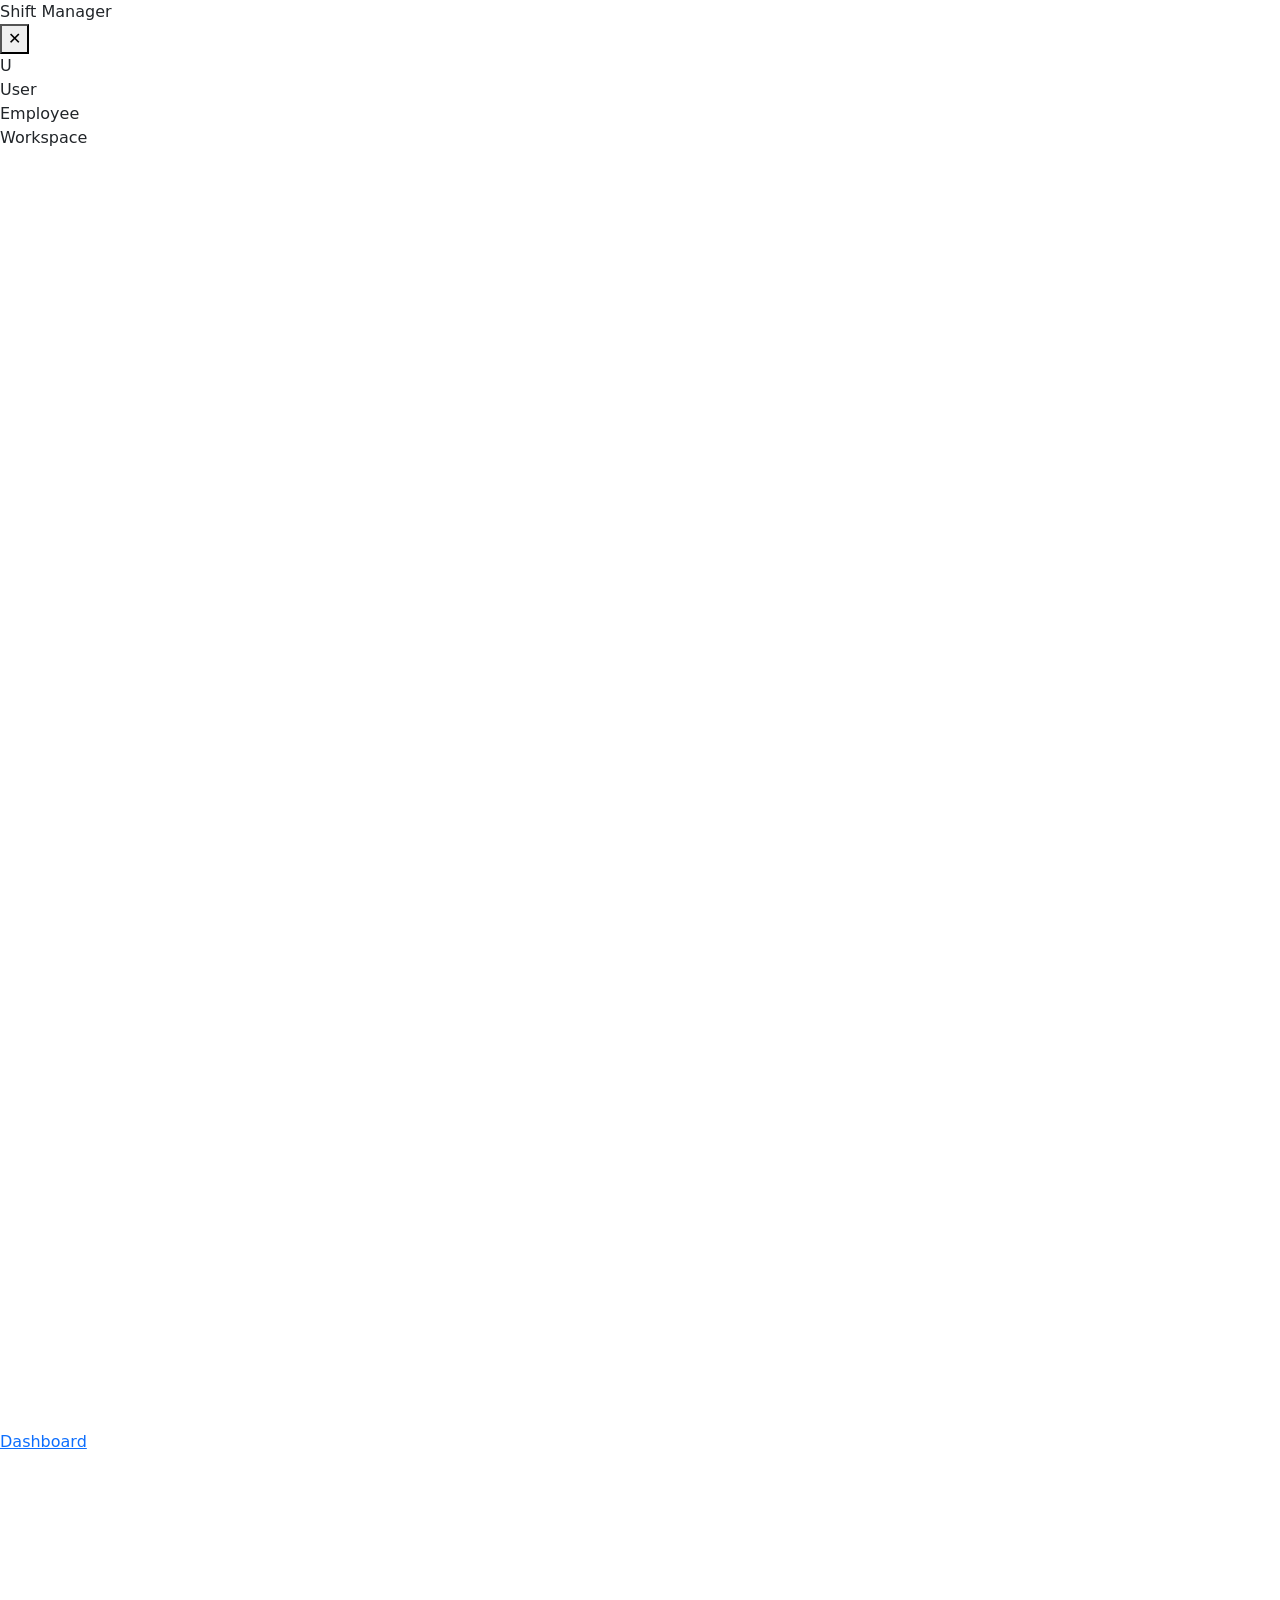
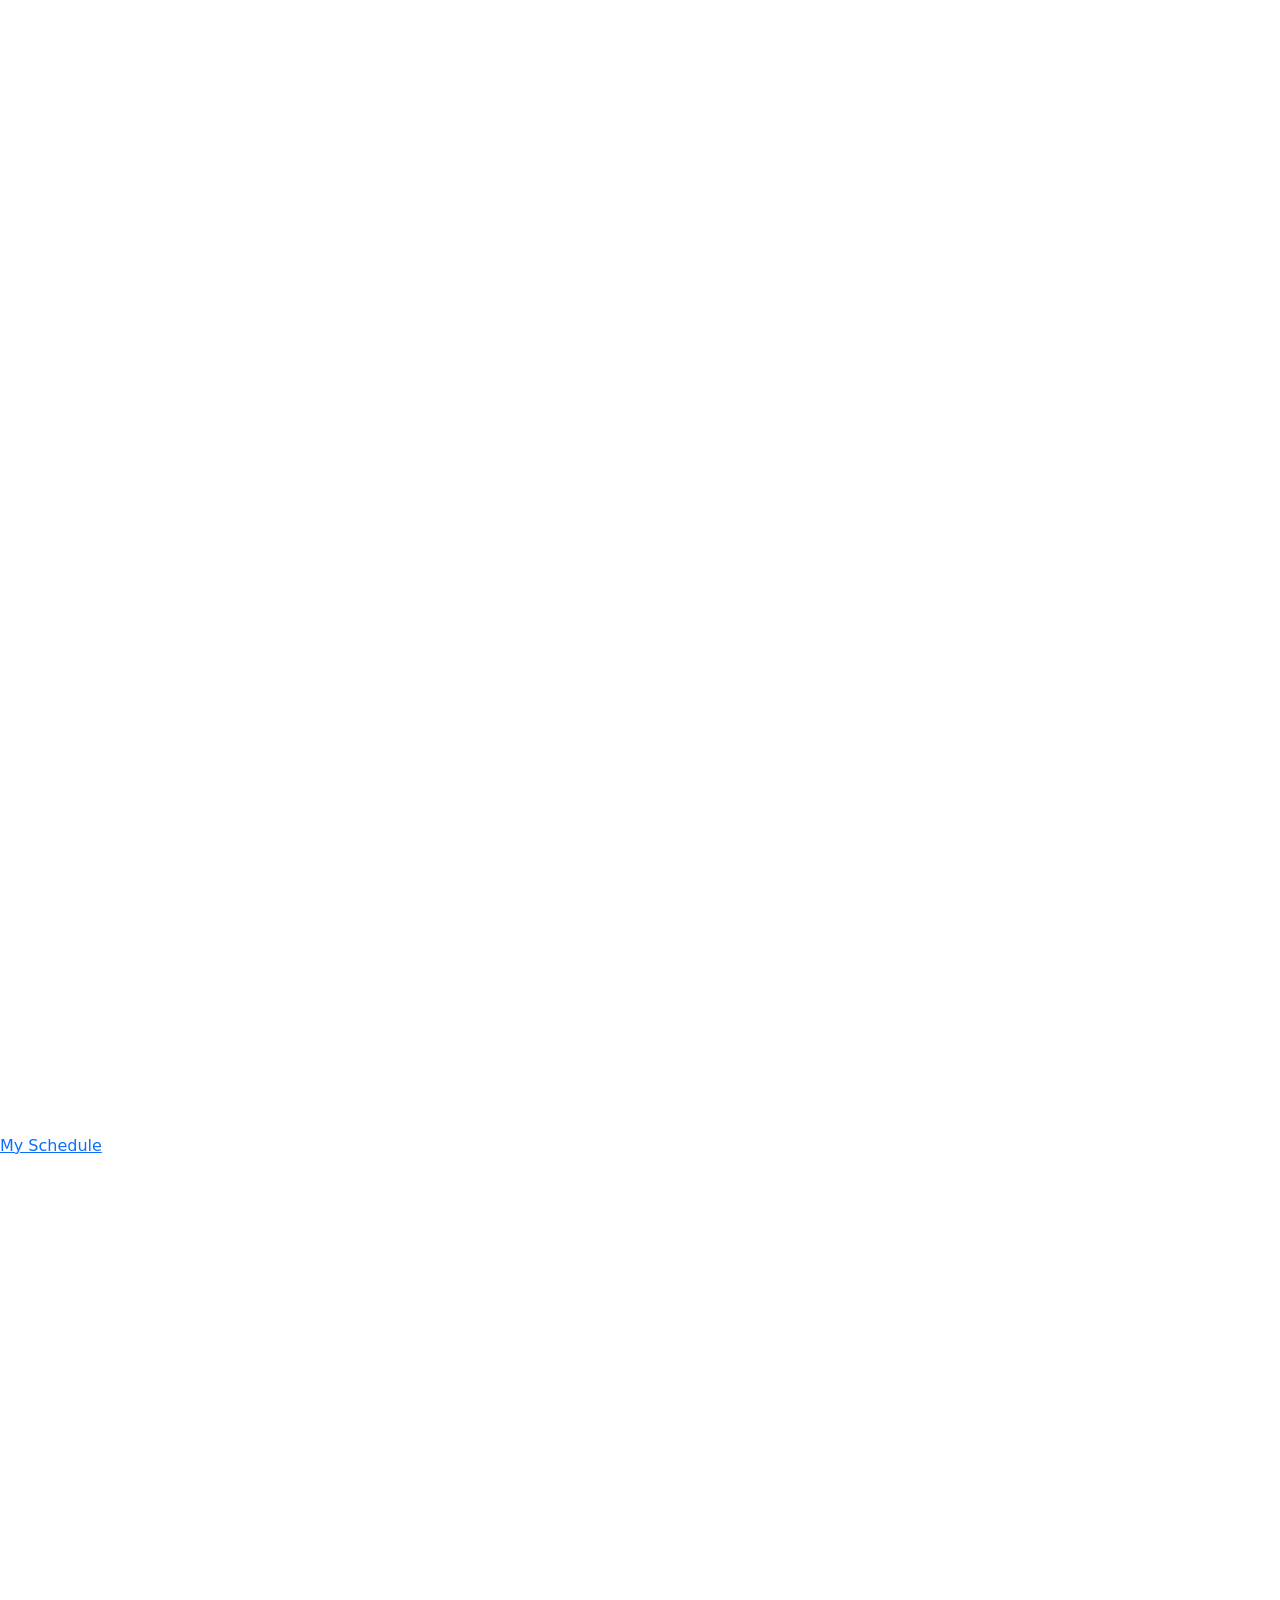
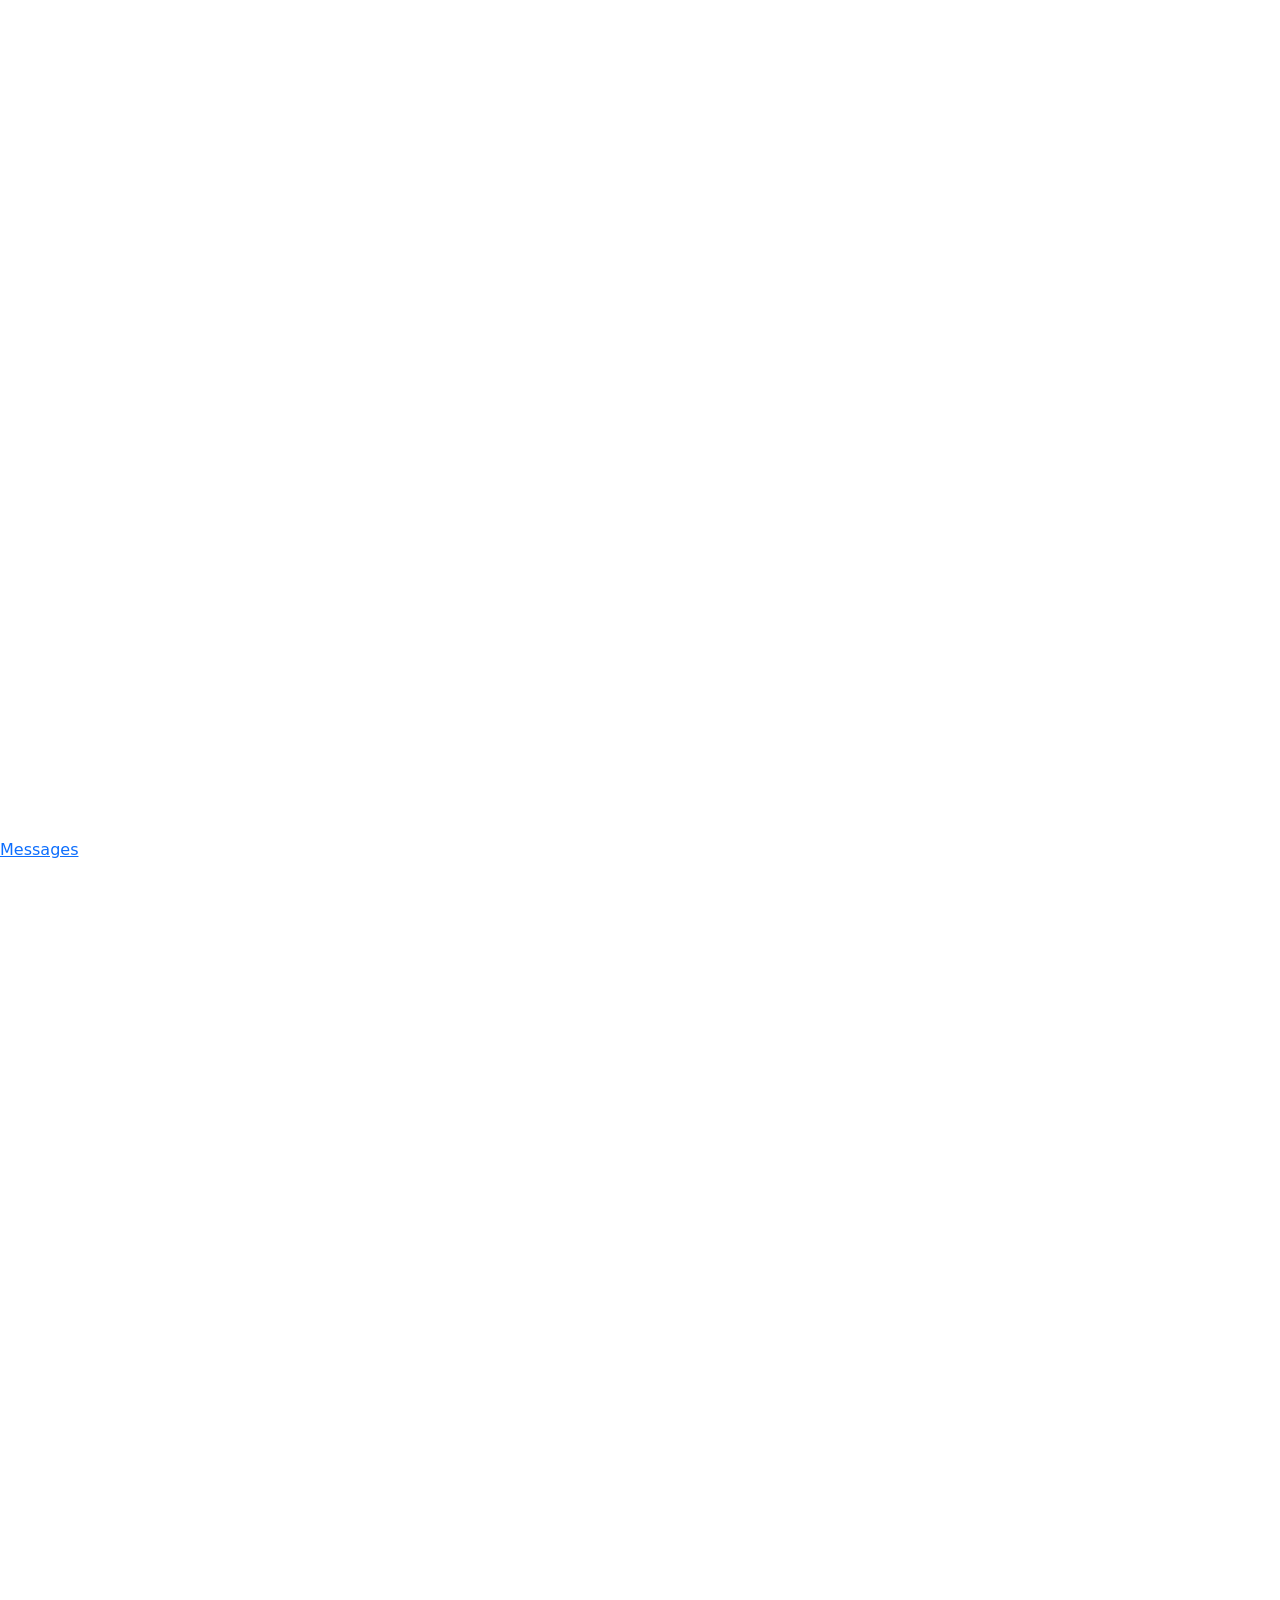
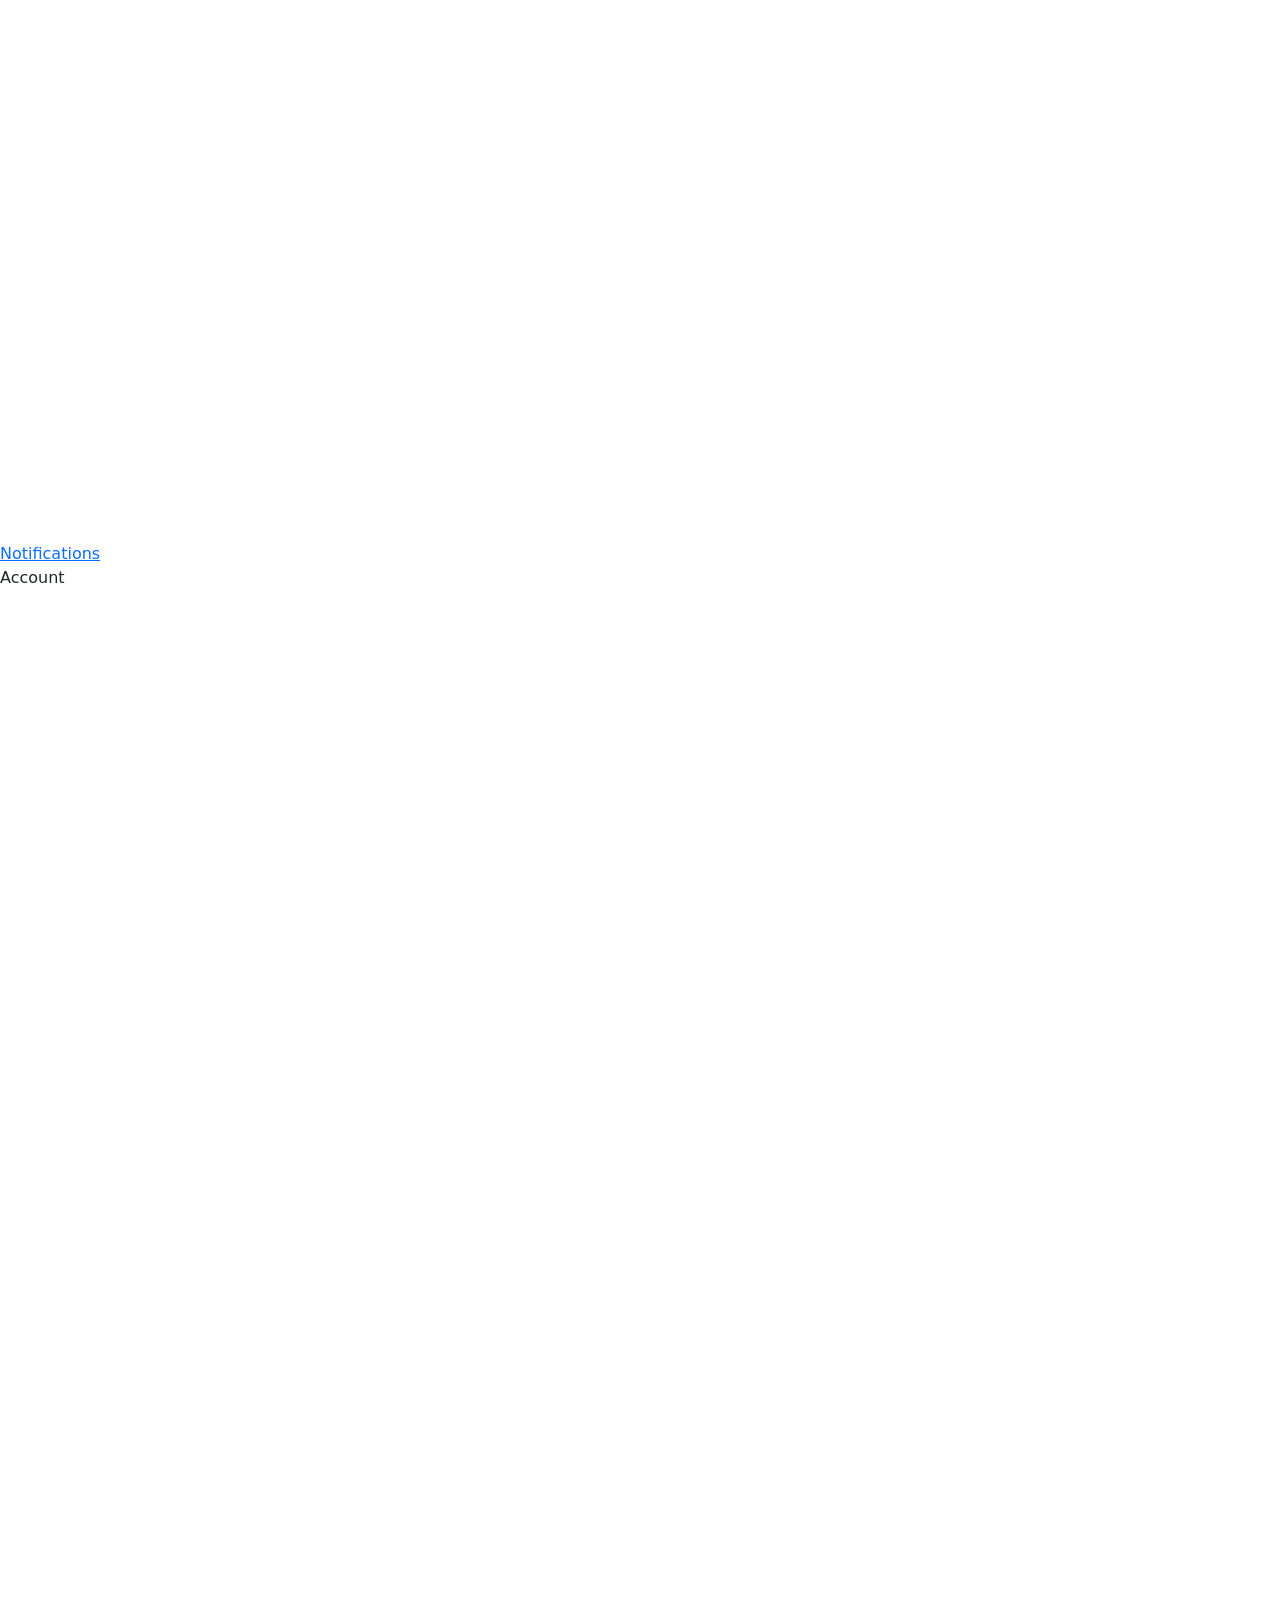
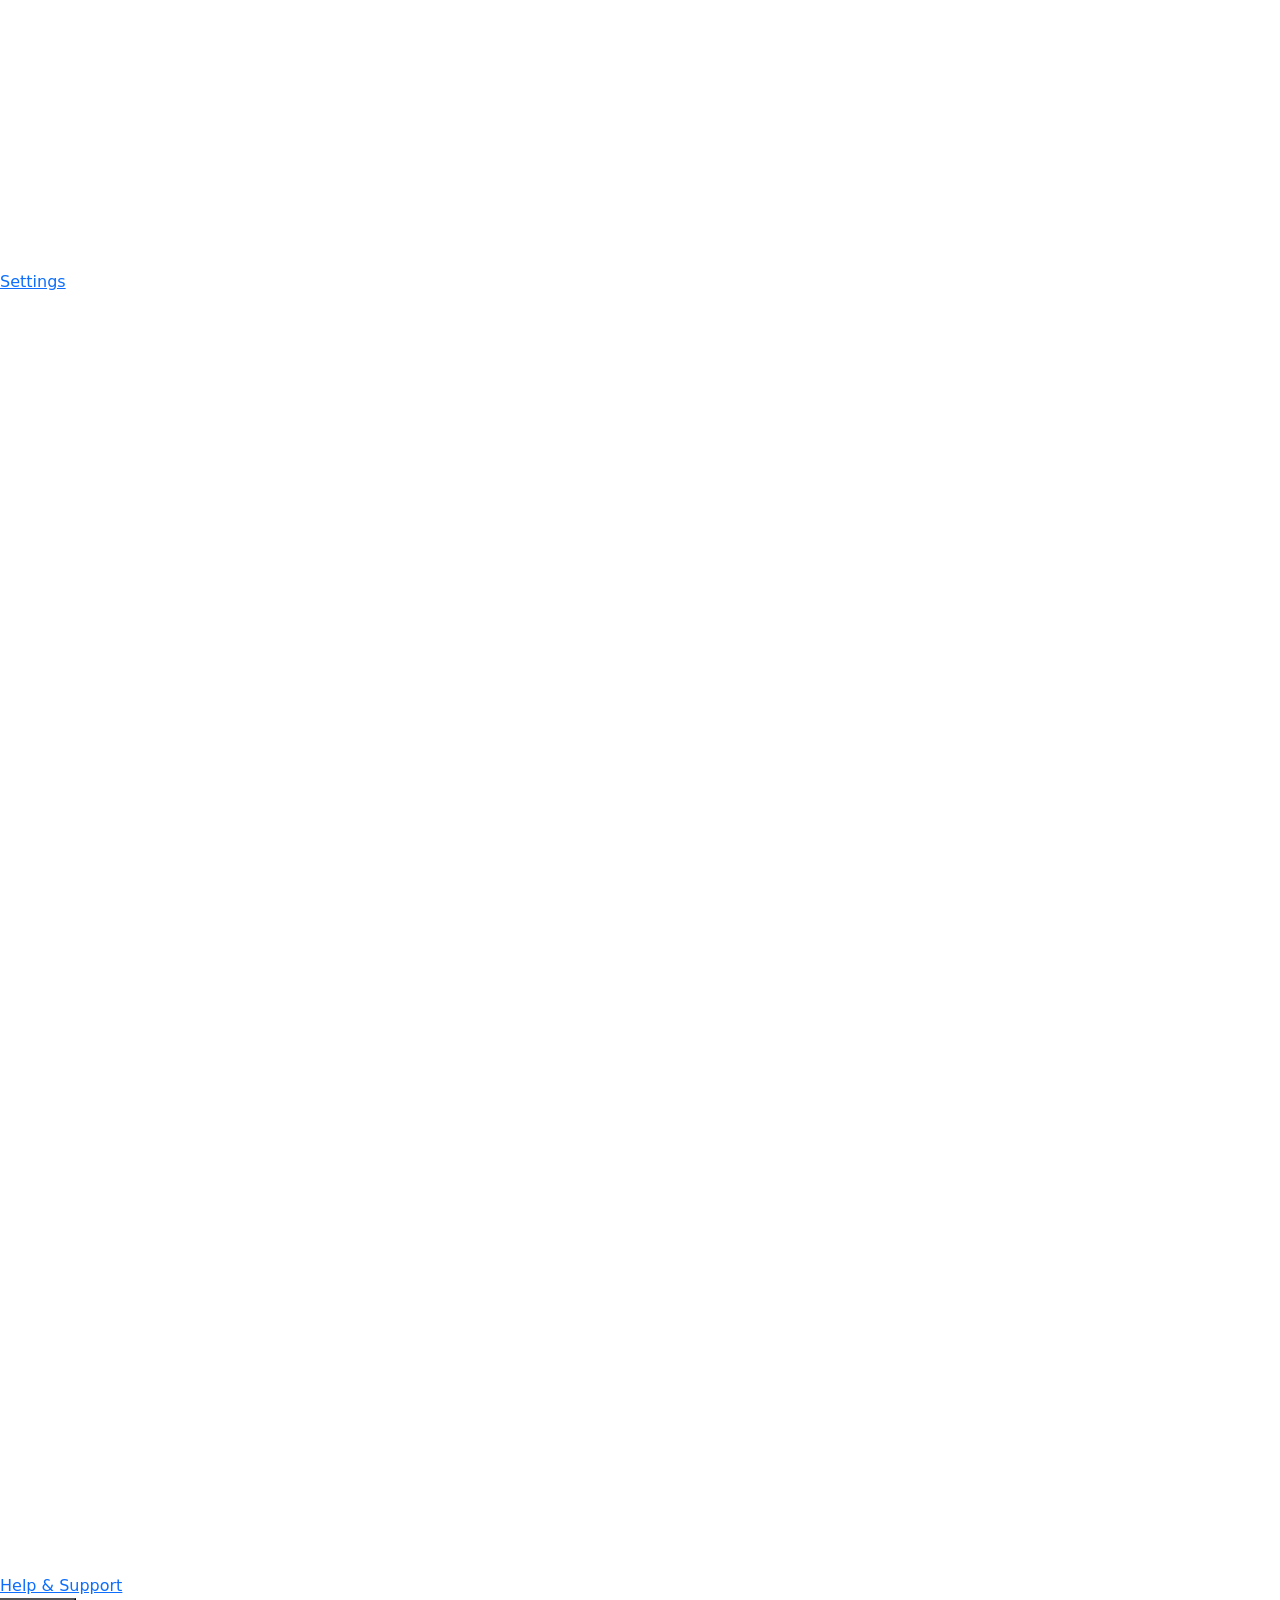
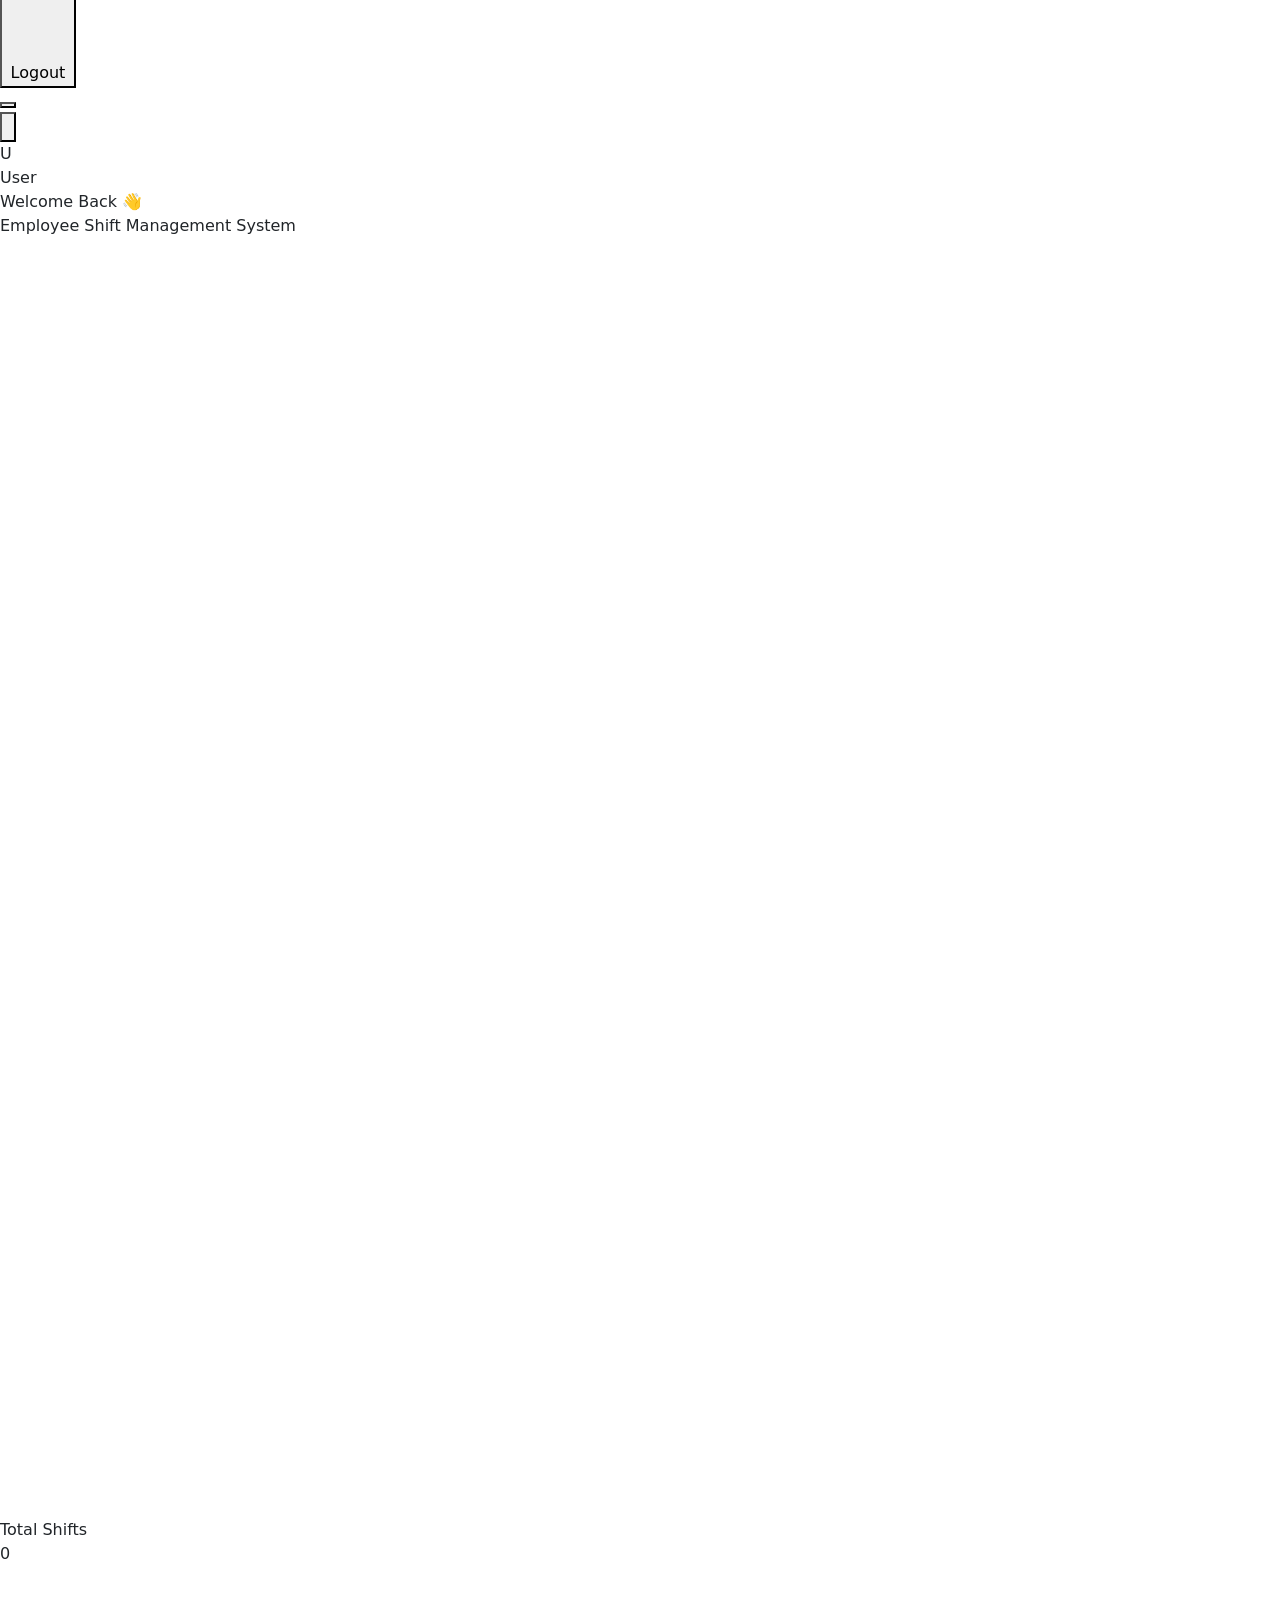
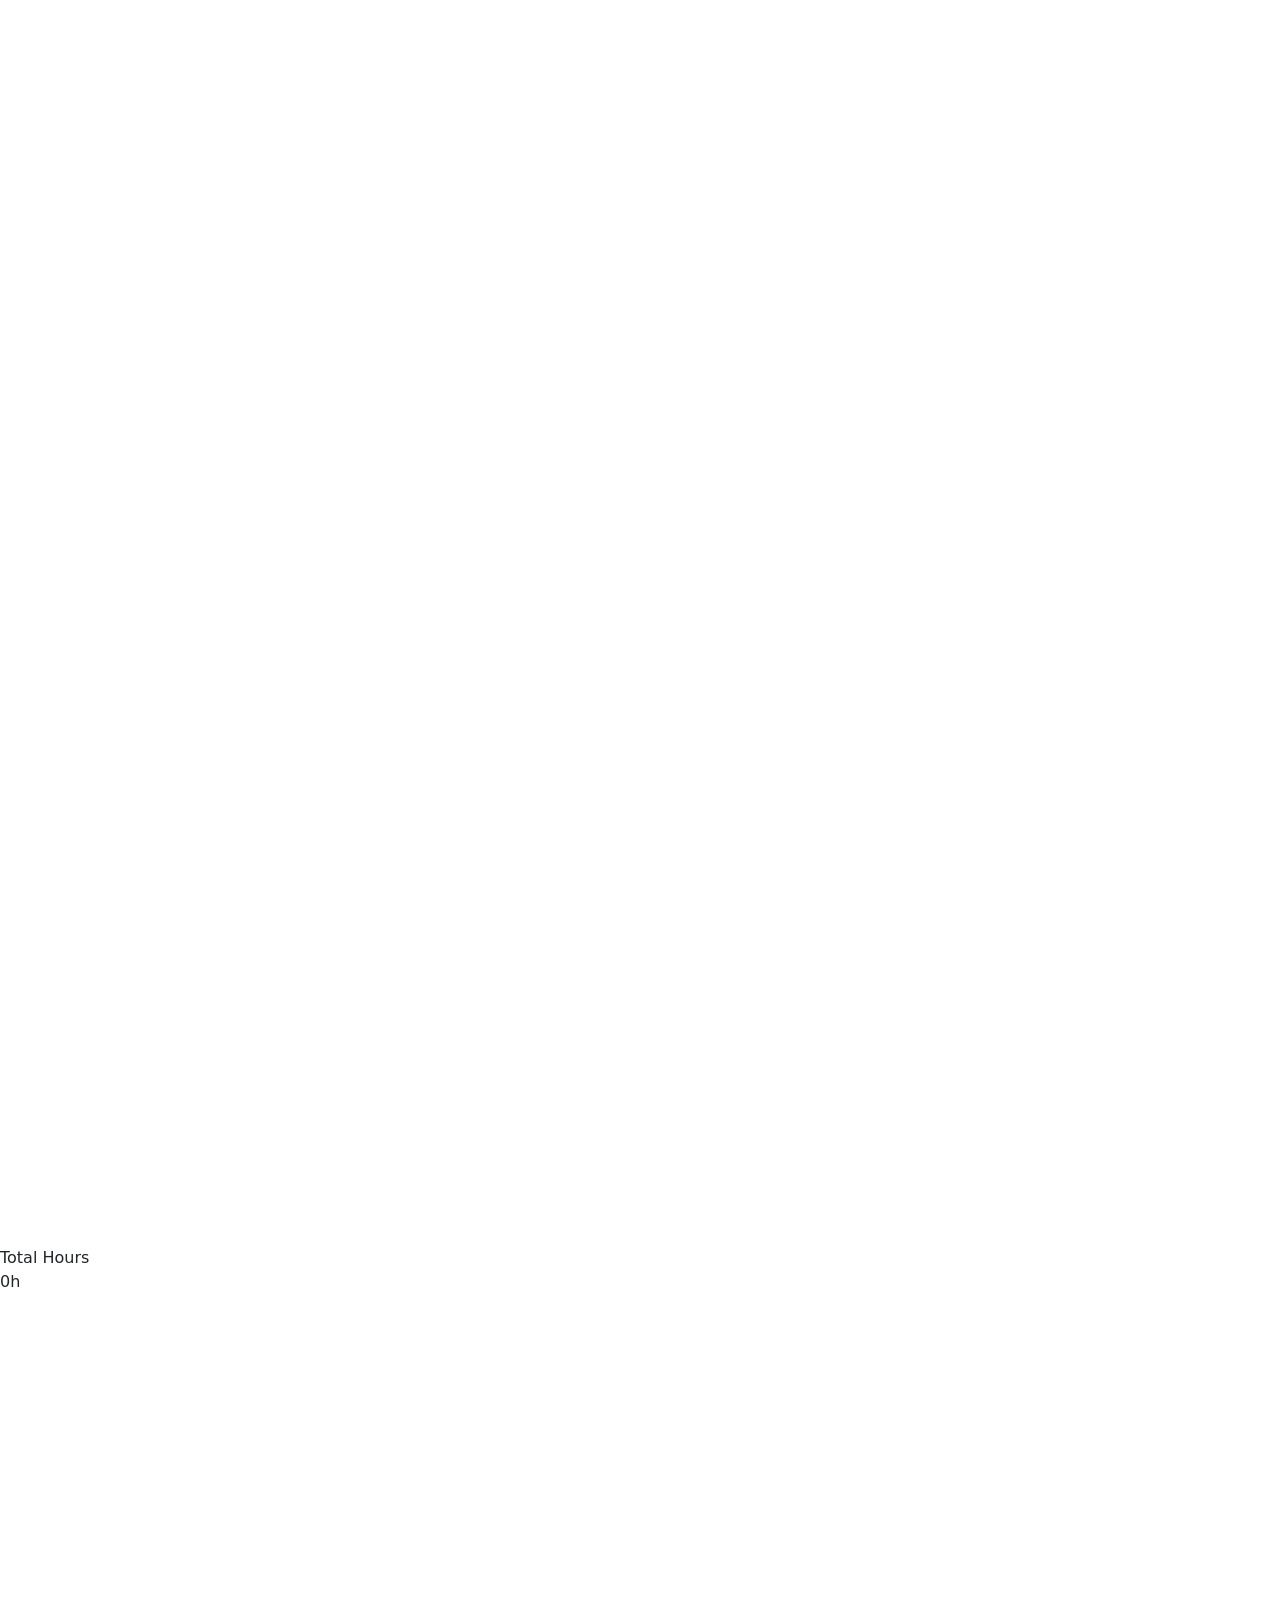
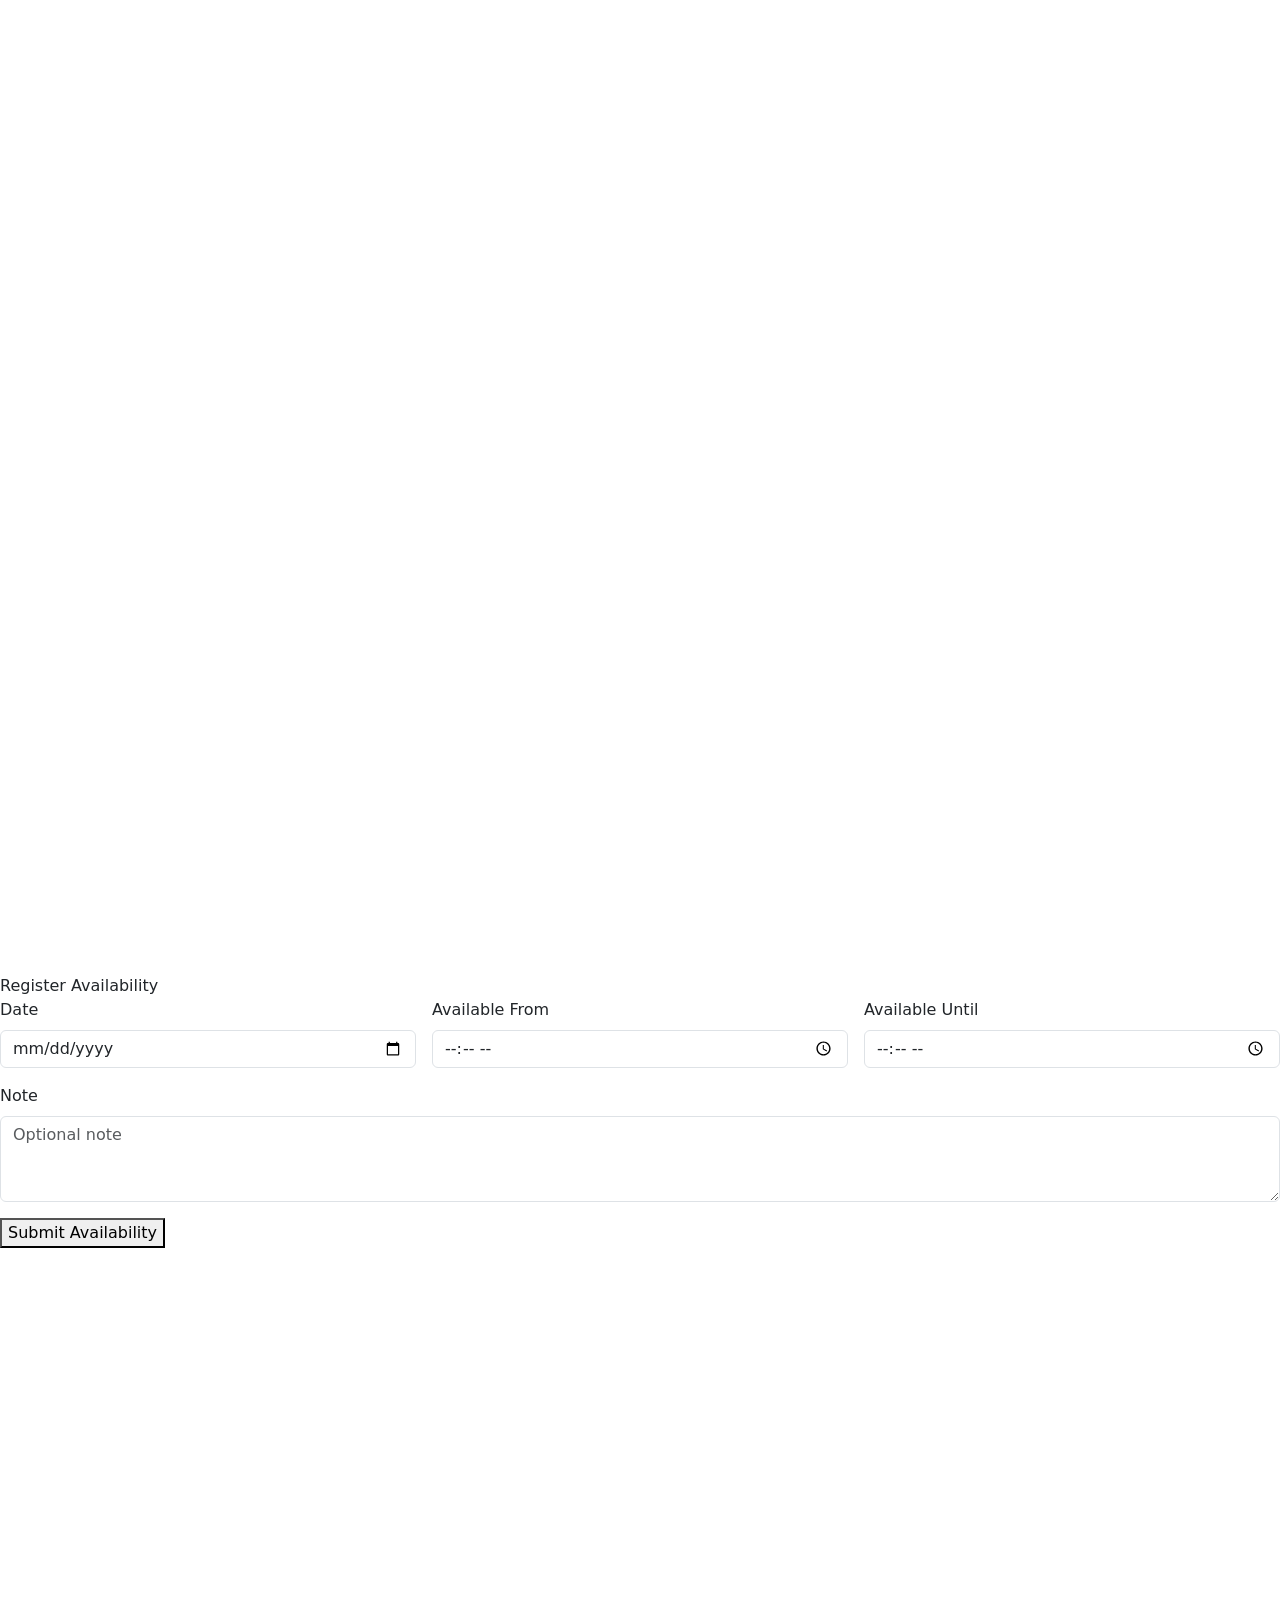
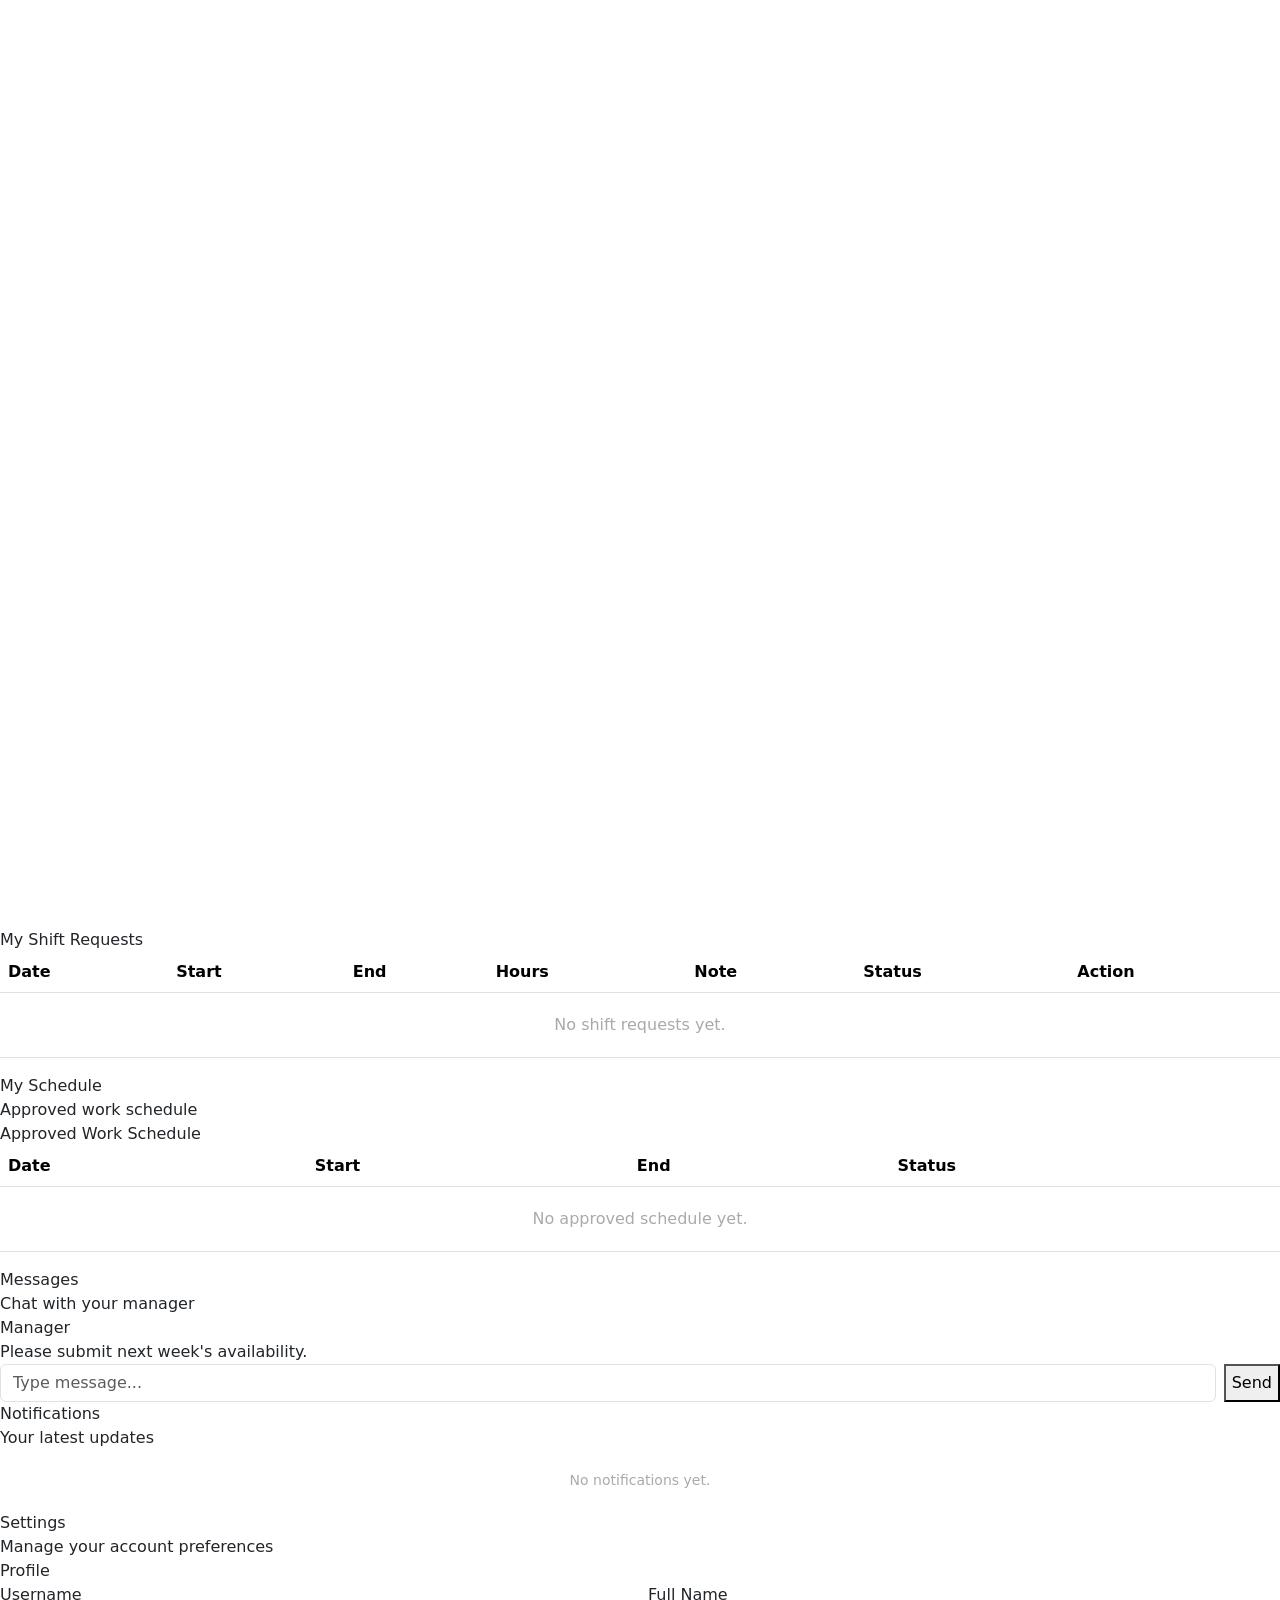
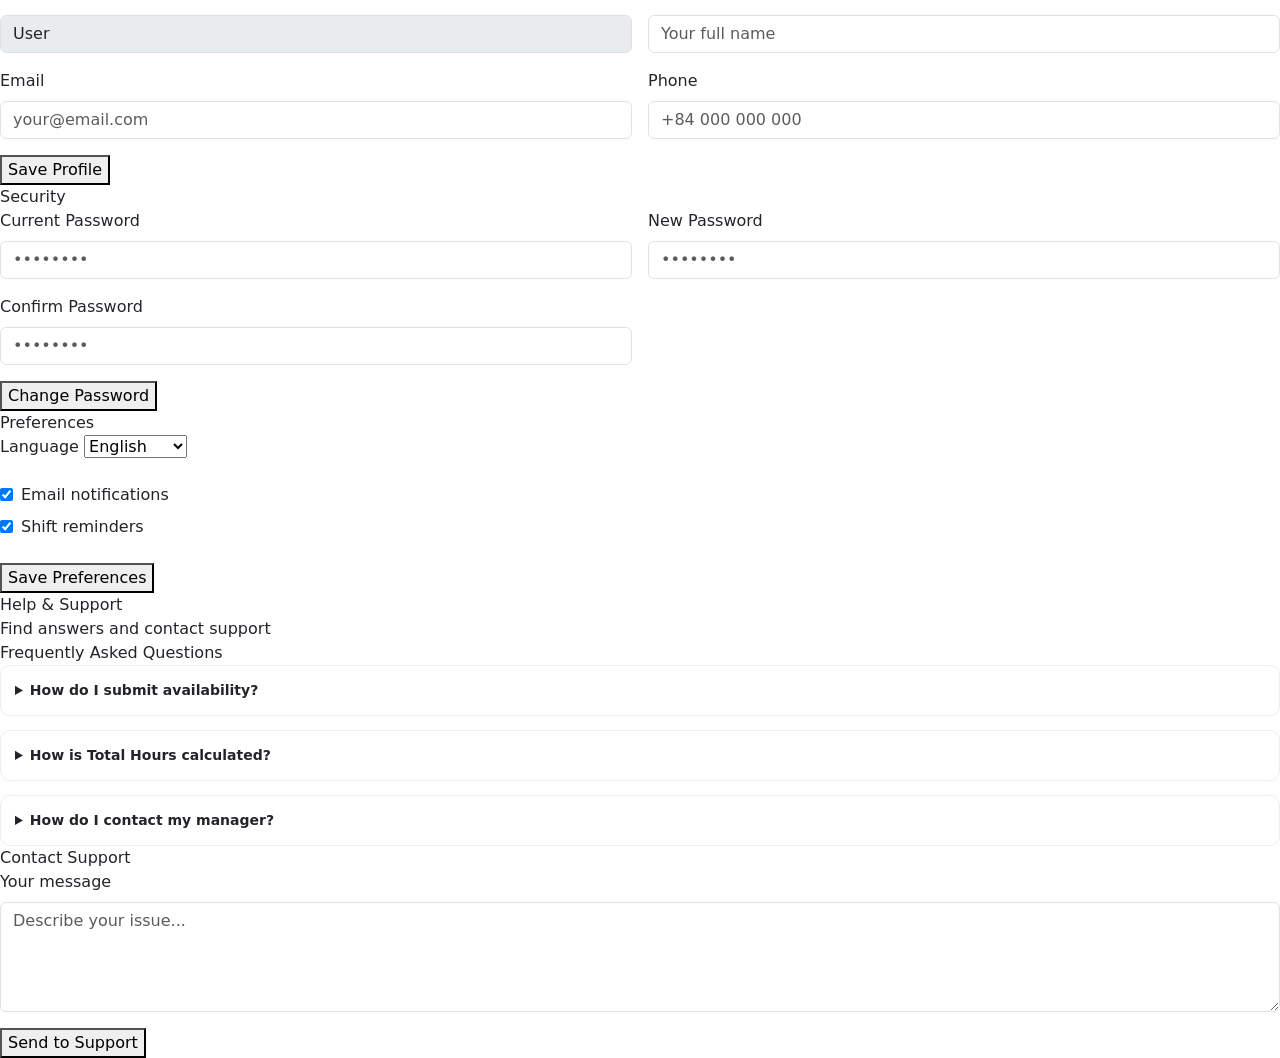
==== target/classes/static/index.html @ f464f8d7 "upload jar" ====
<!DOCTYPE html>
<html lang="en">
<head>
<meta charset="UTF-8">
<meta name="viewport" content="width=device-width, initial-scale=1.0">
<title>Shift Manager</title>
<link href="https://cdn.jsdelivr.net/npm/bootstrap@5.3.0/dist/css/bootstrap.min.css" rel="stylesheet">
<link rel="stylesheet" href="/css/style.css">
<link rel="stylesheet" href="/css/mobile.css">
</head>
<body>

<!-- OVERLAY -->
<div id="overlay" onclick="closeDrawer()"></div>

<!-- DRAWER -->
<div class="drawer" id="drawer">
    <div class="drawer-header">
        <div class="logo">Shift Manager</div>
        <button class="close-btn" onclick="closeDrawer()" aria-label="Đóng menu">✕</button>
    </div>

    <div class="drawer-user">
        <div class="user-avatar" id="drawerAvatar">?</div>
        <div class="user-meta">
            <div class="uname" id="drawerUsername">User</div>
            <div class="role-tag" id="drawerRole">Employee</div>
        </div>
    </div>

    <nav class="drawer-nav">
        <div class="menu-section">Workspace</div>

        <a class="menu-item active" onclick="showPanel('dashboard')">
            <svg viewBox="0 0 24 24" fill="none" stroke-width="2" stroke-linecap="round" stroke-linejoin="round">
                <rect x="3" y="3" width="7" height="7"/><rect x="14" y="3" width="7" height="7"/>
                <rect x="14" y="14" width="7" height="7"/><rect x="3" y="14" width="7" height="7"/>
            </svg>
            <span data-i18n="menuDashboard">Dashboard</span>
        </a>

        <a class="menu-item" onclick="showPanel('schedule')">
            <svg viewBox="0 0 24 24" fill="none" stroke-width="2" stroke-linecap="round" stroke-linejoin="round">
                <rect x="3" y="4" width="18" height="18" rx="2"/>
                <line x1="16" y1="2" x2="16" y2="6"/><line x1="8" y1="2" x2="8" y2="6"/>
                <line x1="3" y1="10" x2="21" y2="10"/>
            </svg>
            <span data-i18n="menuSchedule">My Schedule</span>
        </a>

        <a class="menu-item" onclick="showPanel('messages')">
            <svg viewBox="0 0 24 24" fill="none" stroke-width="2" stroke-linecap="round" stroke-linejoin="round">
                <path d="M21 15a2 2 0 0 1-2 2H7l-4 4V5a2 2 0 0 1 2-2h14a2 2 0 0 1 2 2z"/>
            </svg>
            <span data-i18n="menuMessages">Messages</span>
        </a>

        <a class="menu-item" onclick="showPanel('notifications')">
            <svg viewBox="0 0 24 24" fill="none" stroke-width="2" stroke-linecap="round" stroke-linejoin="round">
                <path d="M18 8A6 6 0 0 0 6 8c0 7-3 9-3 9h18s-3-2-3-9"/>
                <path d="M13.73 21a2 2 0 0 1-3.46 0"/>
            </svg>
            <span data-i18n="menuNotifications">Notifications</span>
        </a>

        <div class="menu-section">Account</div>

        <a class="menu-item" onclick="showPanel('settings')">
            <svg viewBox="0 0 24 24" fill="none" stroke-width="2" stroke-linecap="round" stroke-linejoin="round">
                <circle cx="12" cy="12" r="3"/>
                <path d="M19.4 15a1.65 1.65 0 0 0 .33 1.82l.06.06a2 2 0 0 1-2.83 2.83l-.06-.06a1.65 1.65 0 0 0-1.82-.33 1.65 1.65 0 0 0-1 1.51V21a2 2 0 0 1-4 0v-.09A1.65 1.65 0 0 0 9 19.4a1.65 1.65 0 0 0-1.82.33l-.06.06a2 2 0 0 1-2.83-2.83l.06-.06A1.65 1.65 0 0 0 4.68 15a1.65 1.65 0 0 0-1.51-1H3a2 2 0 0 1 0-4h.09A1.65 1.65 0 0 0 4.6 9a1.65 1.65 0 0 0-.33-1.82l-.06-.06a2 2 0 0 1 2.83-2.83l.06.06A1.65 1.65 0 0 0 9 4.68a1.65 1.65 0 0 0 1-1.51V3a2 2 0 0 1 4 0v.09a1.65 1.65 0 0 0 1 1.51 1.65 1.65 0 0 0 1.82-.33l.06-.06A2 2 0 0 1 20.46 6.46l-.06.06A1.65 1.65 0 0 0 19.4 9a1.65 1.65 0 0 0 1.51 1H21a2 2 0 0 1 0 4h-.09a1.65 1.65 0 0 0-1.51 1z"/>
            </svg>
            <span data-i18n="menuSettings">Settings</span>
        </a>

        <a class="menu-item" onclick="showPanel('help')">
            <svg viewBox="0 0 24 24" fill="none" stroke-width="2" stroke-linecap="round" stroke-linejoin="round">
                <circle cx="12" cy="12" r="10"/>
                <path d="M9.09 9a3 3 0 0 1 5.83 1c0 2-3 3-3 3"/>
                <line x1="12" y1="17" x2="12.01" y2="17"/>
            </svg>
            <span data-i18n="menuHelp">Help &amp; Support</span>
        </a>
    </nav>

    <div class="drawer-footer">
        <button class="logout-btn" onclick="logout()">
            <svg viewBox="0 0 24 24" fill="none" stroke-width="2" stroke-linecap="round" stroke-linejoin="round">
                <path d="M9 21H5a2 2 0 0 1-2-2V5a2 2 0 0 1 2-2h4"/>
                <polyline points="16 17 21 12 16 7"/>
                <line x1="21" y1="12" x2="9" y2="12"/>
            </svg>
            <span data-i18n="logoutBtn">Logout</span>
        </button>
    </div>
</div>

<!-- TOPBAR -->
<div class="topbar">
    <button class="hamburger" onclick="openDrawer()" aria-label="Mở menu">
        <span></span><span></span><span></span>
    </button>
    <div class="topbar-right">
        <button class="notif-btn" onclick="showPanel('notifications')" aria-label="Thông báo">
            <svg viewBox="0 0 24 24" fill="none" stroke-width="2" stroke-linecap="round" stroke-linejoin="round">
                <path d="M18 8A6 6 0 0 0 6 8c0 7-3 9-3 9h18s-3-2-3-9"/>
                <path d="M13.73 21a2 2 0 0 1-3.46 0"/>
            </svg>
            <span class="notif-dot" id="notifDot" style="display:none;"></span>
        </button>
        <div class="user-pill">
            <div class="mini-avatar" id="topAvatar">?</div>
            <span id="topUsername">User</span>
        </div>
    </div>
</div>

<!-- MAIN -->
<div class="main">

    <!-- ===== DASHBOARD ===== -->
    <div class="panel active" id="panel-dashboard">
        <div class="page-heading" id="dashboardHeading" data-i18n="welcome">Welcome Back 👋</div>
        <div class="page-sub" id="dashboardSub" data-i18n="dashboardSub">Employee Shift Management System</div>

        <div class="cards">
            <div class="stats-card">
                <div class="stats-icon">
                    <svg viewBox="0 0 24 24" fill="none" stroke-width="2" stroke-linecap="round" stroke-linejoin="round">
                        <rect x="3" y="4" width="18" height="18" rx="2"/>
                        <line x1="16" y1="2" x2="16" y2="6"/>
                        <line x1="8" y1="2" x2="8" y2="6"/>
                        <line x1="3" y1="10" x2="21" y2="10"/>
                    </svg>
                </div>
                <div class="stats-title" id="totalShiftTitle" data-i18n="totalShiftTitle">Total Shifts</div>
                <div class="stats-value" id="totalShift">0</div>
            </div>
            <div class="stats-card">
                <div class="stats-icon">
                    <svg viewBox="0 0 24 24" fill="none" stroke-width="2" stroke-linecap="round" stroke-linejoin="round">
                        <circle cx="12" cy="12" r="10"/>
                        <polyline points="12 6 12 12 16 14"/>
                    </svg>
                </div>
                <div class="stats-title" data-i18n="totalHoursTitle">Total Hours</div>
                <div class="stats-value" id="totalHours">0h</div>
            </div>
        </div>

        <!-- REGISTER AVAILABILITY -->
        <div class="card-box" id="availabilityBox">
            <div class="section-title">
                <svg viewBox="0 0 24 24" fill="none" stroke-width="2" stroke-linecap="round" stroke-linejoin="round">
                    <circle cx="12" cy="12" r="10"/>
                    <line x1="12" y1="8" x2="12" y2="12"/>
                    <line x1="12" y1="16" x2="12.01" y2="16"/>
                </svg>
                <span data-i18n="registerAvailabilityTitle">Register Availability</span>
            </div>
            <div class="row g-3">
                <div class="col-md-4">
                    <label class="form-label" data-i18n="dateLabel">Date</label>
                    <input type="date" id="date" class="form-control">
                </div>
                <div class="col-md-4">
                    <label class="form-label" data-i18n="availableFromLabel">Available From</label>
                    <input type="time" id="startTime" class="form-control">
                </div>
                <div class="col-md-4">
                    <label class="form-label" data-i18n="availableUntilLabel">Available Until</label>
                    <input type="time" id="endTime" class="form-control">
                </div>
                <div class="col-12">
                    <label class="form-label" data-i18n="noteLabel">Note</label>
                    <textarea id="note" class="form-control" rows="3" data-i18n-placeholder="notePlaceholder" placeholder="Optional note"></textarea>
                </div>
                <div class="col-12">
                    <button class="btn-save" onclick="addShift()" data-i18n="submitAvailabilityBtn">Submit Availability</button>
                </div>
            </div>
        </div>

        <!-- ADMIN EDIT SHIFT -->
        <div class="card-box edit-panel" id="editShiftBox">
            <div class="section-title">
                <svg viewBox="0 0 24 24" fill="none" stroke-width="2" stroke-linecap="round" stroke-linejoin="round">
                    <path d="M12 20h9"/>
                    <path d="M16.5 3.5a2.12 2.12 0 0 1 3 3L7 19l-4 1 1-4Z"/>
                </svg>
                <span data-i18n="editShiftTitle">Edit Employee Shift</span>
            </div>
            <input type="hidden" id="editShiftId">
            <div class="row g-3">
                <div class="col-md-3">
                    <label class="form-label" data-i18n="employeeLabel">Employee</label>
                    <input type="text" id="editEmployee" class="form-control" disabled>
                </div>
                <div class="col-md-3">
                    <label class="form-label" data-i18n="dateLabel">Date</label>
                    <input type="date" id="editDate" class="form-control">
                </div>
                <div class="col-md-3">
                    <label class="form-label" data-i18n="startLabel">Start</label>
                    <input type="time" id="editStartTime" class="form-control">
                </div>
                <div class="col-md-3">
                    <label class="form-label" data-i18n="endLabel">End</label>
                    <input type="time" id="editEndTime" class="form-control">
                </div>
                <div class="col-12">
                    <label class="form-label" data-i18n="noteLabel">Note</label>
                    <textarea id="editNote" class="form-control" rows="3"></textarea>
                </div>
                <div class="col-12 d-flex gap-2">
                    <button class="btn-save" onclick="saveEditedShift()" data-i18n="saveEditBtn">Save Edit</button>
                    <button class="btn-delete" onclick="cancelEditShift()" data-i18n="cancelBtn">Cancel</button>
                </div>
            </div>
        </div>

        <!-- SHIFT TABLE -->
        <div class="card-box">
            <div class="section-title" id="shiftRequestTitle">
                <svg viewBox="0 0 24 24" fill="none" stroke-width="2" stroke-linecap="round" stroke-linejoin="round">
                    <line x1="8" y1="6" x2="21" y2="6"/>
                    <line x1="8" y1="12" x2="21" y2="12"/>
                    <line x1="8" y1="18" x2="21" y2="18"/>
                    <line x1="3" y1="6" x2="3.01" y2="6"/>
                    <line x1="3" y1="12" x2="3.01" y2="12"/>
                    <line x1="3" y1="18" x2="3.01" y2="18"/>
                </svg>
                <span data-i18n="shiftRequestTitle">My Shift Requests</span>
            </div>

            <div class="table-responsive">
                <table class="table table-hover align-middle">
                    <!-- ✅ FIX: thêm id để JS render vào đúng chỗ -->
                    <thead id="shiftTableHead"></thead>
                    <tbody id="shiftTable"></tbody>
                </table>
            </div>
        </div>
    </div><!-- end panel-dashboard -->

    <!-- ===== MY SCHEDULE ===== -->
    <div class="panel" id="panel-schedule">
        <div class="page-heading" id="scheduleHeading" data-i18n="scheduleHeading">My Schedule</div>
        <div class="page-sub" id="scheduleSub" data-i18n="scheduleSub">Approved work schedule</div>

        <div class="card-box">
            <div class="section-title" id="approvedScheduleTitle" data-i18n="approvedScheduleTitle">Approved Work Schedule</div>
            <div class="table-responsive">
                <table class="table align-middle">
                    <thead id="approvedScheduleHead"></thead>
                    <tbody id="approvedScheduleTable"></tbody>
                </table>
            </div>
        </div>
    </div>

    <!-- ===== MESSAGES ===== -->
    <div class="panel" id="panel-messages">
        <div class="page-heading" data-i18n="messagesHeading">Messages</div>
        <div class="page-sub" id="messageSub" data-i18n="messageSub">Chat with your manager</div>

        <div class="card-box">
            <div class="mb-3" id="adminChatSelector" style="display:none;">
                <label class="form-label" data-i18n="selectEmployeeLabel">Select employee</label>
                <select id="chatUserSelect" class="form-control form-select" onchange="selectChatUser(this.value)">
                    <option value="" data-i18n="selectEmployeePlaceholder">Choose employee...</option>
                </select>
            </div>
            <div id="chatBox">
                <div class="message-admin">
                    <div class="sender">Manager</div>
                    <div class="bubble">Please submit next week's availability.</div>
                </div>
            </div>
            <div class="d-flex gap-2">
                <input type="text" id="messageInput" class="form-control"
                    data-i18n-placeholder="typeMessagePlaceholder" placeholder="Type message...">
                <button class="btn-save" onclick="sendMessage()" data-i18n="sendBtn">Send</button>
            </div>
        </div>
    </div>

    <!-- ===== NOTIFICATIONS ===== -->
    <div class="panel" id="panel-notifications">
        <div class="page-heading" data-i18n="notificationsHeading">Notifications</div>
        <div class="page-sub" data-i18n="notificationsSub">Your latest updates</div>

        <div class="card-box">
            <div id="notifList" style="display:flex;flex-direction:column;gap:12px;">
                <div style="color:#aaa;font-size:14px;text-align:center;padding:20px;">Loading notifications...</div>
            </div>
        </div>
    </div>

    <!-- ===== SETTINGS ===== -->
    <div class="panel" id="panel-settings">
        <div class="page-heading" data-i18n="settingsTitle">Settings</div>
        <div class="page-sub" data-i18n="settingsSub">Manage your account preferences</div>

        <div class="card-box">
            <div class="section-title" data-i18n="profileTitle">Profile</div>
            <div class="row g-3">
                <div class="col-md-6">
                    <label class="form-label" data-i18n="usernameLabel">Username</label>
                    <input type="text" id="settingUsername" class="form-control" disabled>
                </div>
                <div class="col-md-6">
                    <label class="form-label" data-i18n="fullNameLabel">Full Name</label>
                    <input type="text" id="settingFullName" class="form-control"
                        data-i18n-placeholder="fullNameLabel" placeholder="Your full name">
                </div>
                <div class="col-md-6">
                    <label class="form-label" data-i18n="emailLabel">Email</label>
                    <input type="email" id="settingEmail" class="form-control" placeholder="your@email.com">
                </div>
                <div class="col-md-6">
                    <label class="form-label" data-i18n="phoneLabel">Phone</label>
                    <input type="tel" id="settingPhone" class="form-control" placeholder="+84 000 000 000">
                </div>
                <div class="col-12">
                    <button class="btn-save" onclick="saveProfile()" data-i18n="saveProfileBtn">Save Profile</button>
                </div>
            </div>
        </div>

        <div class="card-box">
            <div class="section-title" data-i18n="securityTitle">Security</div>
            <div class="row g-3">
                <div class="col-md-6">
                    <label class="form-label" data-i18n="currentPasswordLabel">Current Password</label>
                    <input type="password" id="currentPassword" class="form-control" placeholder="••••••••">
                </div>
                <div class="col-md-6">
                    <label class="form-label" data-i18n="newPasswordLabel">New Password</label>
                    <input type="password" id="newPassword" class="form-control" placeholder="••••••••">
                </div>
                <div class="col-md-6">
                    <label class="form-label" data-i18n="confirmPasswordLabel">Confirm Password</label>
                    <input type="password" id="confirmPassword" class="form-control" placeholder="••••••••">
                </div>
                <div class="col-12">
                    <button class="btn-save" onclick="changePassword()" data-i18n="changePasswordBtn">Change Password</button>
                </div>
            </div>
        </div>

        <div class="card-box">
            <div class="section-title" data-i18n="preferencesTitle">Preferences</div>
            <div class="row g-3">
                <div class="col-12">
                    <label class="form-label" data-i18n="languageLabel">Language</label>
                    <select id="languageSelect" onchange="changeLanguage(this.value)">
                        <option value="en">English</option>
                        <option value="vi">Tiếng Việt</option>
                    </select>
                </div>
                <div class="col-12">
                    <label class="form-label d-flex align-items-center gap-2">
                        <input type="checkbox" id="emailNotifications" checked>
                        <span data-i18n="emailNotificationsLabel">Email notifications</span>
                    </label>
                    <label class="form-label d-flex align-items-center gap-2" style="margin-top:8px;">
                        <input type="checkbox" id="shiftReminders" checked>
                        <span data-i18n="shiftRemindersLabel">Shift reminders</span>
                    </label>
                </div>
                <div class="col-12">
                    <button class="btn-save" onclick="savePreferences()" data-i18n="savePreferencesBtn">Save Preferences</button>
                </div>
            </div>
        </div>
    </div>

    <!-- ===== HELP ===== -->
    <div class="panel" id="panel-help">
        <div class="page-heading" data-i18n="helpHeading">Help &amp; Support</div>
        <div class="page-sub" data-i18n="helpSub">Find answers and contact support</div>

        <div class="card-box">
            <div class="section-title" data-i18n="faqTitle">Frequently Asked Questions</div>
            <div style="display:flex;flex-direction:column;gap:14px;">
                <details style="border:1px solid #eee;border-radius:10px;padding:14px;">
                    <summary style="font-weight:600;font-size:14px;cursor:pointer;" data-i18n="faq1Q">How do I submit availability?</summary>
                    <p style="font-size:13px;color:#666;margin-top:10px;" data-i18n="faq1A">Go to the Dashboard and fill in the Register Availability form with your preferred date and time window, then click Submit.</p>
                </details>
                <details style="border:1px solid #eee;border-radius:10px;padding:14px;">
                    <summary style="font-weight:600;font-size:14px;cursor:pointer;" data-i18n="faq2Q">How is Total Hours calculated?</summary>
                    <p style="font-size:13px;color:#666;margin-top:10px;" data-i18n="faq2A">Total Hours sums the duration of every shift request you've submitted (end time minus start time) and displays the total in hours and minutes.</p>
                </details>
                <details style="border:1px solid #eee;border-radius:10px;padding:14px;">
                    <summary style="font-weight:600;font-size:14px;cursor:pointer;" data-i18n="faq3Q">How do I contact my manager?</summary>
                    <p style="font-size:13px;color:#666;margin-top:10px;" data-i18n="faq3A">Use the Messages section from the side menu to send messages directly to your manager.</p>
                </details>
            </div>
        </div>

        <div class="card-box">
            <div class="section-title" data-i18n="contactSupportTitle">Contact Support</div>
            <div class="row g-3">
                <div class="col-12">
                    <label class="form-label" data-i18n="yourMessageLabel">Your message</label>
                    <textarea class="form-control" rows="4"
                        data-i18n-placeholder="yourMessagePlaceholder"
                        placeholder="Describe your issue..."></textarea>
                </div>
                <div class="col-12">
                    <button class="btn-save" data-i18n="sendToSupportBtn">Send to Support</button>
                </div>
            </div>
        </div>
    </div>

</div><!-- end .main -->

<script>
/* ── USER INFO ── */
const username = localStorage.getItem("username") || "User";
const role = (localStorage.getItem("role") || "").toLowerCase();
const isAdmin = role === "admin" || username.toLowerCase() === "admin";
const initials = username.split(" ").map(w => w[0]).join("").toUpperCase().slice(0, 2) || "U";

document.getElementById("topUsername").innerText = username;
document.getElementById("topAvatar").innerText = initials;
document.getElementById("drawerUsername").innerText = username;
document.getElementById("drawerAvatar").innerText = initials;
document.getElementById("drawerRole").innerText = isAdmin ? "Admin" : "Employee";
document.getElementById("settingUsername").value = username;

if (isAdmin) {
    document.getElementById("availabilityBox").style.display = "none";
}

/* Admin text overrides — lưu riêng, applyLanguage sẽ skip các id này */
const adminTextOverrides = isAdmin ? {
    "dashboardHeading": { en: "Admin Dashboard", vi: "Bảng quản trị" },
    "dashboardSub":     { en: "Review and manage employee shift requests", vi: "Xem và quản lý yêu cầu ca làm việc" },
    "totalShiftTitle":  { en: "Total Requests", vi: "Tổng yêu cầu" },
    "scheduleHeading":  { en: "Approved Schedules", vi: "Lịch đã duyệt" },
    "scheduleSub":      { en: "Approved work schedules by employee", vi: "Lịch làm việc đã duyệt theo nhân viên" },
    "approvedScheduleTitle": { en: "Approved Employee Work Schedule", vi: "Lịch làm việc nhân viên đã duyệt" },
    "messageSub":       { en: "Chat with employees", vi: "Nhắn tin với nhân viên" },
} : {};

/* ── DRAWER ── */
function openDrawer() {
    document.getElementById("drawer").classList.add("open");
    document.getElementById("overlay").classList.add("open");
}
function closeDrawer() {
    document.getElementById("drawer").classList.remove("open");
    document.getElementById("overlay").classList.remove("open");
}

/* ── PANELS ── */
function showPanel(id) {
    document.querySelectorAll(".panel").forEach(p => p.classList.remove("active"));
    document.querySelectorAll(".menu-item").forEach(m => m.classList.remove("active"));

    const panel = document.getElementById("panel-" + id);
    if (panel) panel.classList.add("active");

    document.querySelectorAll(".menu-item").forEach(m => {
        if (m.getAttribute("onclick") && m.getAttribute("onclick").includes("'" + id + "'")) {
            m.classList.add("active");
        }
    });

    closeDrawer();
    window.scrollTo({ top: 0, behavior: "smooth" });

    if (id === "messages") openMessages();
    if (id === "notifications") buildNotifications();
}

/* ── HELPERS ── */
function calcHours(start, end) {
    if (!start || !end) return 0;
    const [sh, sm] = start.split(":").map(Number);
    const [eh, em] = end.split(":").map(Number);
    const mins = (eh * 60 + em) - (sh * 60 + sm);
    return mins > 0 ? mins : 0;
}

function formatHours(totalMins) {
    const h = Math.floor(totalMins / 60);
    const m = totalMins % 60;
    return m > 0 ? `${h}h ${m}m` : `${h}h`;
}

function safeText(value) {
    return String(value ?? "").replace(/[&<>"']/g, char => ({
        "&": "&amp;", "<": "&lt;", ">": "&gt;", '"': "&quot;", "'": "&#039;"
    }[char]));
}

function normalizeStatus(status) {
    return (status || "pending").toLowerCase();
}

function getShiftUser(shift) {
    return shift.username || shift.employeeName || shift.name || shift.user || "Unknown";
}

/* ── STATUS BADGE với i18n ── */
function statusBadge(status) {
    const normalized = normalizeStatus(status);
    if (normalized === "approved") {
        const label = (translations && translations["statusApproved"]) || "Approved";
        return `<span class="status-approved">${label}</span>`;
    }
    const label = (translations && translations["statusPending"]) || "Pending";
    return `<span class="status-pending">${label}</span>`;
}

/* ── BUTTON với i18n ── */
function makeButton(key, defaultLabel, onclick, type) {
    const label = (translations && translations[key]) || defaultLabel;
    return `<button class="btn-action ${type}" onclick="${onclick}">${label}</button>`;
}

/* ── LOAD SHIFTS ── */
let shiftsData = [];

function loadShifts() {
    const requestUser = isAdmin ? "admin" : username;
    const url = `http://localhost:8081/shifts?username=${encodeURIComponent(requestUser)}`;

    fetch(url)
        .then(res => res.json())
        .then(data => {
            shiftsData = Array.isArray(data) ? data : [];
            renderShifts();
            renderApprovedSchedule();
            buildNotifications();
        })
        .catch(() => {
            shiftsData = JSON.parse(localStorage.getItem("demoShifts") || "[]");
            if (!isAdmin) {
                shiftsData = shiftsData.filter(s => getShiftUser(s) === username);
            }
            renderShifts();
            renderApprovedSchedule();
            buildNotifications();
        });
}

function saveDemoShifts() {
    const allDemoShifts = JSON.parse(localStorage.getItem("demoShifts") || "[]");
    const otherShifts = allDemoShifts.filter(s => !shiftsData.some(c => c.id === s.id));
    localStorage.setItem("demoShifts", JSON.stringify([...otherShifts, ...shiftsData]));
}

/* ── RENDER TABLE với i18n column headers ── */
function t(key, fallback) {
    return (translations && translations[key]) || fallback;
}

function renderShifts() {
    const head = document.getElementById("shiftTableHead");
    const table = document.getElementById("shiftTable");
    if (!head || !table) return;

    table.innerHTML = "";

    if (isAdmin) {
        head.innerHTML = `<tr>
            <th>${t("colUser","User")}</th>
            <th>${t("colDate","Date")}</th>
            <th>${t("startLabel","Start")}</th>
            <th>${t("endLabel","End")}</th>
            <th>${t("colHours","Hours")}</th>
            <th>${t("noteLabel","Note")}</th>
            <th>${t("colStatus","Status")}</th>
            <th>${t("colAction","Action")}</th>
        </tr>`;
    } else {
        head.innerHTML = `<tr>
            <th>${t("colDate","Date")}</th>
            <th>${t("startLabel","Start")}</th>
            <th>${t("endLabel","End")}</th>
            <th>${t("colHours","Hours")}</th>
            <th>${t("noteLabel","Note")}</th>
            <th>${t("colStatus","Status")}</th>
            <th>${t("colAction","Action")}</th>
        </tr>`;
    }

    document.getElementById("totalShift").innerText = shiftsData.length;

    let totalMins = 0;
    shiftsData.forEach(shift => {
        const mins = calcHours(shift.startTime, shift.endTime);
        totalMins += mins;
        const hDisplay = formatHours(mins);
        const status = normalizeStatus(shift.status);

        const acceptButton = status !== "approved"
            ? makeButton("acceptBtn", "Accept", `approveShift(${shift.id})`, "accept")
            : "";
        const editButton = makeButton("editBtn", "Edit", `editShift(${shift.id})`, "edit");
        const deleteButton = makeButton("deleteBtn", "Delete", `deleteShift(${shift.id})`, "delete");
        const actions = `<div class="action-group">${acceptButton}${editButton}${deleteButton}</div>`;

        if (isAdmin) {
            table.innerHTML += `<tr>
                <td><strong>${safeText(getShiftUser(shift))}</strong></td>
                <td>${safeText(shift.date)}</td>
                <td>${safeText(shift.startTime)}</td>
                <td>${safeText(shift.endTime)}</td>
                <td><strong>${hDisplay}</strong></td>
                <td>${safeText(shift.note) || "—"}</td>
                <td>${statusBadge(status)}</td>
                <td>${actions}</td>
            </tr>`;
        } else {
            table.innerHTML += `<tr>
                <td>${safeText(shift.date)}</td>
                <td>${safeText(shift.startTime)}</td>
                <td>${safeText(shift.endTime)}</td>
                <td><strong>${hDisplay}</strong></td>
                <td>${safeText(shift.note) || "—"}</td>
                <td>${statusBadge(status)}</td>
                <td><div class="action-group">${deleteButton}</div></td>
            </tr>`;
        }
    });

    if (shiftsData.length === 0) {
        const colspan = isAdmin ? 8 : 7;
        table.innerHTML = `<tr><td colspan="${colspan}" style="text-align:center;color:#aaa;padding:20px;">No shift requests yet.</td></tr>`;
    }

    document.getElementById("totalHours").innerText = formatHours(totalMins);
}

function renderApprovedSchedule() {
    const table = document.getElementById("approvedScheduleTable");
    const head = document.getElementById("approvedScheduleHead");
    if (!table || !head) return;

    const approved = shiftsData.filter(s => normalizeStatus(s.status) === "approved");

    if (isAdmin) {
        head.innerHTML = `<tr>
            <th>${t("colUser","User")}</th>
            <th>${t("colDate","Date")}</th>
            <th>${t("startLabel","Start")}</th>
            <th>${t("endLabel","End")}</th>
            <th>${t("colStatus","Status")}</th>
        </tr>`;
    } else {
        head.innerHTML = `<tr>
            <th>${t("colDate","Date")}</th>
            <th>${t("startLabel","Start")}</th>
            <th>${t("endLabel","End")}</th>
            <th>${t("colStatus","Status")}</th>
        </tr>`;
    }

    table.innerHTML = "";
    if (approved.length === 0) {
        table.innerHTML = `<tr><td colspan="${isAdmin ? 5 : 4}" style="text-align:center;color:#aaa;padding:20px;">No approved schedule yet.</td></tr>`;
        return;
    }

    approved.forEach(shift => {
        if (isAdmin) {
            table.innerHTML += `<tr>
                <td><strong>${safeText(getShiftUser(shift))}</strong></td>
                <td>${safeText(shift.date)}</td>
                <td>${safeText(shift.startTime)}</td>
                <td>${safeText(shift.endTime)}</td>
                <td>${statusBadge("approved")}</td>
            </tr>`;
        } else {
            table.innerHTML += `<tr>
                <td>${safeText(shift.date)}</td>
                <td>${safeText(shift.startTime)}</td>
                <td>${safeText(shift.endTime)}</td>
                <td>${statusBadge("approved")}</td>
            </tr>`;
        }
    });
}

/* ── ADD SHIFT ── */
function addShift() {
    const dateVal = document.getElementById("date").value;
    const startVal = document.getElementById("startTime").value;
    const endVal = document.getElementById("endTime").value;
    const noteVal = document.getElementById("note").value;

    if (!dateVal || !startVal || !endVal) {
        alert("Please fill in date, start time and end time.");
        return;
    }
    if (calcHours(startVal, endVal) <= 0) {
        alert("End time must be after start time.");
        return;
    }

    const shift = {
        employeeName: username,
        date: dateVal,
        startTime: startVal,
        endTime: endVal,
        note: noteVal,
        username: username,
        status: "pending"
    };

    fetch("http://localhost:8081/shifts", {
        method: "POST",
        headers: { "Content-Type": "application/json" },
        body: JSON.stringify(shift)
    })
        .then(res => res.json())
        .then(() => { clearForm(); loadShifts(); })
        .catch(() => {
            shiftsData.push({ id: Date.now(), ...shift });
            saveDemoShifts();
            clearForm();
            renderShifts();
            renderApprovedSchedule();
        });
}

/* ── UPDATE SHIFT ── */
function updateShift(id, changes) {
    const oldShift = shiftsData.find(s => s.id === id);
    if (!oldShift) return;

    const updatedShift = {
        ...oldShift,
        ...changes,
        username: oldShift.username || oldShift.employeeName || getShiftUser(oldShift),
        employeeName: oldShift.employeeName || oldShift.username || getShiftUser(oldShift)
    };

    fetch(`http://localhost:8081/shifts/${id}`, {
        method: "PUT",
        headers: { "Content-Type": "application/json" },
        body: JSON.stringify(updatedShift)
    })
        .then(res => { if (!res.ok) throw new Error(); return res.json(); })
        .then(savedShift => {
            shiftsData = shiftsData.map(s => s.id === id ? savedShift : s);
            renderShifts();
            renderApprovedSchedule();
        })
        .catch(() => {
            shiftsData = shiftsData.map(s => s.id === id ? updatedShift : s);
            saveDemoShifts();
            renderShifts();
            renderApprovedSchedule();
        });
}

function approveShift(id) {
    if (!isAdmin) { alert("Only admin can approve shifts."); return; }
    updateShift(id, { status: "approved" });
}

function editShift(id) {
    if (!isAdmin) { alert("Only admin can edit employee shifts."); return; }
    const shift = shiftsData.find(s => s.id === id);
    if (!shift) return;

    document.getElementById("editShiftId").value = shift.id;
    document.getElementById("editEmployee").value = getShiftUser(shift);
    document.getElementById("editDate").value = shift.date || "";
    document.getElementById("editStartTime").value = shift.startTime || "";
    document.getElementById("editEndTime").value = shift.endTime || "";
    document.getElementById("editNote").value = shift.note || "";

    document.getElementById("editShiftBox").classList.add("open");
    document.getElementById("editShiftBox").scrollIntoView({ behavior: "smooth", block: "start" });
}

function cancelEditShift() {
    ["editShiftId","editEmployee","editDate","editStartTime","editEndTime","editNote"]
        .forEach(id => { const el = document.getElementById(id); if(el) el.value = ""; });
    document.getElementById("editShiftBox").classList.remove("open");
}

function saveEditedShift() {
    const id = Number(document.getElementById("editShiftId").value);
    const newDate = document.getElementById("editDate").value;
    const newStart = document.getElementById("editStartTime").value;
    const newEnd = document.getElementById("editEndTime").value;
    const newNote = document.getElementById("editNote").value;

    if (!newDate || !newStart || !newEnd) {
        alert("Date, start time and end time are required.");
        return;
    }
    if (calcHours(newStart, newEnd) <= 0) {
        alert("End time must be after start time.");
        return;
    }

    updateShift(id, { date: newDate, startTime: newStart, endTime: newEnd, note: newNote });
    cancelEditShift();
}

/* ── DELETE SHIFT ── */
function deleteShift(id) {
    if (!confirm("Delete this shift?")) return;
    fetch(`http://localhost:8081/shifts/${id}`, { method: "DELETE" })
        .then(() => loadShifts())
        .catch(() => {
            shiftsData = shiftsData.filter(s => s.id !== id);
            saveDemoShifts();
            renderShifts();
            renderApprovedSchedule();
        });
}

function clearForm() {
    ["date","startTime","endTime","note"].forEach(id => {
        const el = document.getElementById(id);
        if (el) el.value = "";
    });
}

/* ── MESSAGES ── */
const adminAccount = "admin";
let activeChatUser = isAdmin ? "" : adminAccount;

if (isAdmin) {
    document.getElementById("adminChatSelector").style.display = "block";
}

function messageSenderName(message) {
    return message.sender === username || (isAdmin && message.sender === adminAccount) ? "You" : message.sender;
}

function getChatPartner() {
    return isAdmin ? activeChatUser : adminAccount;
}

function renderMessages(messages) {
    const chatBox = document.getElementById("chatBox");
    chatBox.innerHTML = "";

    if (!messages.length) {
        chatBox.innerHTML = `<div class="message-admin"><div class="sender">System</div><div class="bubble">No messages yet.</div></div>`;
        return;
    }

    messages.forEach(message => {
        const mine = message.sender === username || (isAdmin && message.sender === adminAccount);
        chatBox.innerHTML += `
            <div class="${mine ? "message-user" : "message-admin"}">
                <div class="sender">${safeText(messageSenderName(message))}</div>
                <div class="bubble">${safeText(message.content)}</div>
            </div>`;
    });

    chatBox.scrollTop = chatBox.scrollHeight;
}

function loadMessageUsers() {
    if (!isAdmin) return;
    fetch(`http://localhost:8081/messages/users?admin=${encodeURIComponent(adminAccount)}`)
        .then(res => res.json())
        .then(users => {
            const select = document.getElementById("chatUserSelect");
            const current = select.value;
            select.innerHTML = `<option value="">${t("selectEmployeePlaceholder","Choose employee...")}</option>`;
            users.forEach(user => {
                select.innerHTML += `<option value="${safeText(user)}">${safeText(user)}</option>`;
            });
            if (current && users.includes(current)) {
                select.value = current;
            } else if (!activeChatUser && users.length) {
                activeChatUser = users[0];
                select.value = activeChatUser;
                loadMessages();
            }
        })
        .catch(() => {});
}

function selectChatUser(user) {
    activeChatUser = user;
    loadMessages();
}

function loadMessages() {
    const partner = getChatPartner();
    if (isAdmin && !partner) { renderMessages([]); return; }

    fetch(`http://localhost:8081/messages/conversation?user1=${encodeURIComponent(adminAccount)}&user2=${encodeURIComponent(isAdmin ? partner : username)}`)
        .then(res => res.json())
        .then(messages => {
            renderMessages(Array.isArray(messages) ? messages : []);
            markMessagesRead();
        })
        .catch(() => renderMessages([]));
}

function openMessages() {
    if (isAdmin) loadMessageUsers();
    loadMessages();
}

function sendMessage() {
    const input = document.getElementById("messageInput");
    const text = input.value.trim();
    const partner = getChatPartner();

    if (!text) return;
    if (isAdmin && !partner) { alert("Please choose an employee first."); return; }

    const message = {
        sender: isAdmin ? adminAccount : username,
        receiver: isAdmin ? partner : adminAccount,
        content: text
    };

    fetch("http://localhost:8081/messages", {
        method: "POST",
        headers: { "Content-Type": "application/json" },
        body: JSON.stringify(message)
    })
        .then(res => res.json())
        .then(() => {
            input.value = "";
            loadMessages();
            updateUnreadDot();
            if (isAdmin) loadMessageUsers();
        })
        .catch(() => {
            input.value = "";
            renderMessages([message]);
        });
}

function updateUnreadDot() {
    fetch(`http://localhost:8081/messages/unread-count?username=${encodeURIComponent(isAdmin ? adminAccount : username)}`)
        .then(res => res.json())
        .then(count => {
            document.getElementById("notifDot").style.display = Number(count) > 0 ? "block" : "none";
        })
        .catch(() => {});
}

function markMessagesRead() {
    const partner = getChatPartner();
    if (isAdmin && !partner) return;
    fetch(`http://localhost:8081/messages/read?username=${encodeURIComponent(isAdmin ? adminAccount : username)}&sender=${encodeURIComponent(isAdmin ? partner : adminAccount)}`, {
        method: "PUT"
    })
        .then(() => updateUnreadDot())
        .catch(() => {});
}

/* ── NOTIFICATIONS ── */
let notifications = [];
const readNotificationIds = new Set(JSON.parse(localStorage.getItem("readNotifications") || "[]"));

function saveReadNotifications() {
    localStorage.setItem("readNotifications", JSON.stringify([...readNotificationIds]));
}

function timeAgo(dateStr) {
    if (!dateStr) return "Recently";
    const diff = Date.now() - new Date(dateStr).getTime();
    const mins = Math.floor(diff / 60000);
    if (mins < 1) return "Just now";
    if (mins < 60) return `${mins} minute${mins > 1 ? "s" : ""} ago`;
    const hrs = Math.floor(mins / 60);
    if (hrs < 24) return `${hrs} hour${hrs > 1 ? "s" : ""} ago`;
    const days = Math.floor(hrs / 24);
    return `${days} day${days > 1 ? "s" : ""} ago`;
}

function formatNotificationTime(dateStr) {
    if (!dateStr) return "Recently";
    const d = new Date(dateStr);
    if (Number.isNaN(d.getTime())) return "Recently";
    return `${d.toLocaleDateString()} ${d.toLocaleTimeString([], { hour: "2-digit", minute: "2-digit" })}`;
}

function renderNotifications() {
    const list = document.getElementById("notifList");
    if (!list) return;

    if (!notifications.length) {
        list.innerHTML = `<div style="color:#aaa;font-size:14px;text-align:center;padding:20px;">No notifications yet.</div>`;
        return;
    }

    notifications.sort((a, b) => {
        if (a.read !== b.read) return a.read ? 1 : -1;
        return new Date(b.createdAt).getTime() - new Date(a.createdAt).getTime();
    });

    list.innerHTML = notifications.map(n => `
        <div onclick="openNotification('${safeText(n.id)}')"
            style="display:flex;gap:14px;align-items:flex-start;padding:14px;
            background:${n.read ? "#fff" : "#eff6ff"};border-radius:12px;
            border-left:3px solid ${n.color};cursor:pointer;
            box-shadow:${n.read ? "none" : "0 1px 6px rgba(59,130,246,.12)"};">
            <div style="width:10px;height:10px;border-radius:50%;background:${n.color};margin-top:5px;flex-shrink:0;"></div>
            <div style="flex:1;">
                <div style="font-size:14px;font-weight:600;color:#1f2937;">${safeText(n.title)}</div>
                <div style="font-size:13px;color:#777;margin-top:2px;">${safeText(n.body)}</div>
                <div style="font-size:12px;color:#aaa;margin-top:4px;">${safeText(n.time)} · ${safeText(formatNotificationTime(n.createdAt))}</div>
            </div>
        </div>`).join("");
}

function openNotification(id) {
    const notification = notifications.find(n => n.id === id);
    if (!notification) return;
    readNotificationIds.add(id);
    saveReadNotifications();
    notification.read = true;
    renderNotifications();
    if (notification.target === "messages") { showPanel("messages"); return; }
    if (notification.target === "schedule") { showPanel("schedule"); return; }
    showPanel("dashboard");
}

function buildNotifications() {
    const now = new Date().toISOString();
    notifications = [];

    if (!isAdmin) {
        const approved = shiftsData.filter(s => normalizeStatus(s.status) === "approved");
        approved.forEach(shift => {
            const id = "shift-" + shift.id;
            const createdAt = shift.updatedAt || shift.createdAt || now;
            notifications.push({
                id, title: "Shift approved",
                body: `Your shift on ${shift.date} (${shift.startTime} - ${shift.endTime}) has been approved by admin.`,
                color: "#22c55e", time: timeAgo(createdAt), createdAt,
                read: readNotificationIds.has(id), target: "schedule"
            });
        });
    }

    if (isAdmin) {
        const pending = shiftsData.filter(s => normalizeStatus(s.status) === "pending");
        if (pending.length > 0) {
            const id = "pending-shifts";
            notifications.push({
                id, title: `${pending.length} pending shift request(s)`,
                body: "Employees are waiting for shift approval.",
                color: "#f59e0b", time: timeAgo(now), createdAt: now,
                read: readNotificationIds.has(id), target: "dashboard"
            });
        }
    }

    fetch(`http://localhost:8081/messages/unread-count?username=${encodeURIComponent(isAdmin ? adminAccount : username)}`)
        .then(res => res.json())
        .then(count => {
            if (Number(count) > 0) {
                const id = "unread-msg";
                notifications.unshift({
                    id, title: "New message",
                    body: isAdmin
                        ? `You have ${count} unread message(s) from employee(s).`
                        : `You have ${count} unread message(s) from your manager.`,
                    color: "#3b82f6", time: timeAgo(now), createdAt: now,
                    read: readNotificationIds.has(id), target: "messages"
                });
            }
            renderNotifications();
        })
        .catch(() => renderNotifications());
}

/* ══════════════════════════════════════
   LANGUAGE SYSTEM
══════════════════════════════════════ */
let translations = {};
let currentLang = localStorage.getItem("language") || "en";
let _langLoading = false; /* chặn load đồng thời */

async function loadLanguage(lang) {
    if (_langLoading) return;
    _langLoading = true;
    try {
        const res = await fetch(`/i18n/${lang}.json?t=${Date.now()}`);
        if (!res.ok) throw new Error("File not found: " + lang);
        translations = await res.json();
        currentLang = lang;
        applyLanguage();
        /* Re-render table để cập nhật headers + status + button labels */
        renderShifts();
        renderApprovedSchedule();
    } catch (err) {
        console.error("loadLanguage error:", err);
    } finally {
        _langLoading = false;
    }
}

function applyLanguage() {
    const lang = currentLang;

    /* 1. [data-i18n] — innerText */
    document.querySelectorAll("[data-i18n]").forEach(el => {
        const key = el.getAttribute("data-i18n");

        /* Admin override: dùng text khác cho một số element */
        if (isAdmin && adminTextOverrides[el.id]) {
            el.textContent = adminTextOverrides[el.id][lang]
                           || adminTextOverrides[el.id]["en"];
            return;
        }

        /* <option> dùng textContent bình thường */
        if (translations[key] !== undefined) {
            el.textContent = translations[key];
        }
    });

    /* 2. [data-i18n-placeholder] — placeholder attribute */
    document.querySelectorAll("[data-i18n-placeholder]").forEach(el => {
        const key = el.getAttribute("data-i18n-placeholder");
        if (translations[key] !== undefined) {
            el.placeholder = translations[key];
        }
    });

    /* 3. <html lang=""> */
    document.documentElement.lang = lang;

    /* 4. Sync languageSelect UI */
    const sel = document.getElementById("languageSelect");
    if (sel && sel.value !== lang) sel.value = lang;
}

function changeLanguage(lang) {
    if (!lang) return;
    localStorage.setItem("language", lang);
    loadLanguage(lang);
}

function initLanguage() {
    const lang = localStorage.getItem("language") || "en";
    return loadLanguage(lang); /* return Promise */
}

/* ── SETTINGS ── */
function getStoredProfile() {
    return JSON.parse(localStorage.getItem("profile_" + username) || "{}");
}
function saveStoredProfile(profile) {
    localStorage.setItem("profile_" + username, JSON.stringify(profile));
}

function loadSettings() {
    const profile = getStoredProfile();
    const prefs = JSON.parse(localStorage.getItem("prefs_" + username) || "{}");
    const lang = prefs.language || currentLang || "en";

    const fullName = document.getElementById("settingFullName");
    const email = document.getElementById("settingEmail");
    const phone = document.getElementById("settingPhone");
    const langSelect = document.getElementById("languageSelect");
    const emailNotif = document.getElementById("emailNotifications");
    const shiftRemind = document.getElementById("shiftReminders");

    if (fullName) fullName.value = profile.fullName || "";
    if (email) email.value = profile.email || "";
    if (phone) phone.value = profile.phone || "";
    if (langSelect) langSelect.value = lang;
    if (emailNotif) emailNotif.checked = prefs.emailNotifications !== false;
    if (shiftRemind) shiftRemind.checked = prefs.shiftReminders !== false;

    /* Chỉ fetch profile — KHÔNG gọi changeLanguage ở đây, initLanguage đã lo */
    fetch(`http://localhost:8081/users/profile?username=${encodeURIComponent(username)}`)
        .then(res => res.ok ? res.json() : null)
        .then(data => {
            if (!data) return;
            if (fullName) fullName.value = data.fullName || "";
            if (email) email.value = data.email || "";
            if (phone) phone.value = data.phone || "";
            /* Chỉ sync select UI, không load lại language */
            if (data.language && langSelect) langSelect.value = data.language;
            if (emailNotif) emailNotif.checked = data.emailNotifications !== false;
            if (shiftRemind) shiftRemind.checked = data.shiftReminders !== false;
        })
        .catch(err => console.warn("Profile fetch failed:", err));
}

function saveProfile() {
    const profile = {
        username,
        fullName: document.getElementById("settingFullName")?.value.trim(),
        email: document.getElementById("settingEmail")?.value.trim(),
        phone: document.getElementById("settingPhone")?.value.trim()
    };

    if (profile.email && !profile.email.includes("@")) {
        alert("Please enter a valid email.");
        return;
    }

    fetch("http://localhost:8081/users/profile", {
        method: "PUT",
        headers: { "Content-Type": "application/json" },
        body: JSON.stringify(profile)
    })
        .then(res => res.ok ? res.json() : null)
        .then(data => { if (data) saveStoredProfile(data); alert("Profile saved."); })
        .catch(() => { saveStoredProfile(profile); alert("Saved locally (backend unavailable)."); });
}

function changePassword() {
    const currentPassword = document.getElementById("currentPassword")?.value;
    const newPassword = document.getElementById("newPassword")?.value;
    const confirmPassword = document.getElementById("confirmPassword")?.value;

    if (!currentPassword || !newPassword || !confirmPassword) {
        alert("Please fill in all password fields."); return;
    }
    if (newPassword.length < 4) { alert("Password must be at least 4 characters."); return; }
    if (newPassword !== confirmPassword) { alert("Passwords do not match."); return; }

    fetch("http://localhost:8081/users/password", {
        method: "PUT",
        headers: { "Content-Type": "application/json" },
        body: JSON.stringify({ username, currentPassword, newPassword })
    })
        .then(res => res.text())
        .then(msg => {
            alert(msg);
            if (msg.toLowerCase().includes("success")) {
                ["currentPassword","newPassword","confirmPassword"].forEach(id => {
                    const el = document.getElementById(id);
                    if (el) el.value = "";
                });
            }
        })
        .catch(() => alert("Password API not available."));
}

function savePreferences() {
    const prefs = {
        username,
        language: document.getElementById("languageSelect")?.value,
        emailNotifications: document.getElementById("emailNotifications")?.checked,
        shiftReminders: document.getElementById("shiftReminders")?.checked
    };

    localStorage.setItem("prefs_" + username, JSON.stringify(prefs));
    localStorage.setItem("language", prefs.language);
    changeLanguage(prefs.language);

    fetch("http://localhost:8081/users/preferences", {
        method: "PUT",
        headers: { "Content-Type": "application/json" },
        body: JSON.stringify(prefs)
    })
        .then(res => res.ok ? res.json() : null)
        .then(() => alert("Preferences saved."))
        .catch(() => alert("Saved locally (backend unavailable)."));
}

function logout() {
    if (!confirm("Are you sure you want to logout?")) return;
    localStorage.clear();
    window.location.href = "login.html";
}

/* ── STATUS CSS (cần có trong style.css, thêm fallback ở đây) ── */
const statusStyle = document.createElement("style");
statusStyle.textContent = `
    .status-approved {
        background: #dcfce7; color: #15803d;
        padding: 4px 10px; border-radius: 20px;
        font-size: 12px; font-weight: 700;
        display: inline-block; white-space: nowrap;
    }
    .status-pending {
        background: #fef9c3; color: #a16207;
        padding: 4px 10px; border-radius: 20px;
        font-size: 12px; font-weight: 700;
        display: inline-block; white-space: nowrap;
    }
    .edit-panel { display: none; }
    .edit-panel.open { display: block; }
`;
document.head.appendChild(statusStyle);

/* ── INIT ── */
document.addEventListener("DOMContentLoaded", async () => {
    const mi = document.getElementById("messageInput");
    if (mi) mi.addEventListener("keydown", e => { if (e.key === "Enter") sendMessage(); });

    updateUnreadDot();
    setInterval(updateUnreadDot, 10000);

    /* Load ngôn ngữ TRƯỚC — đợi xong mới render data */
    await initLanguage();

    /* Sau khi có translations mới load và render data */
    loadShifts();
    loadSettings();
});
</script>
</body>
</html>
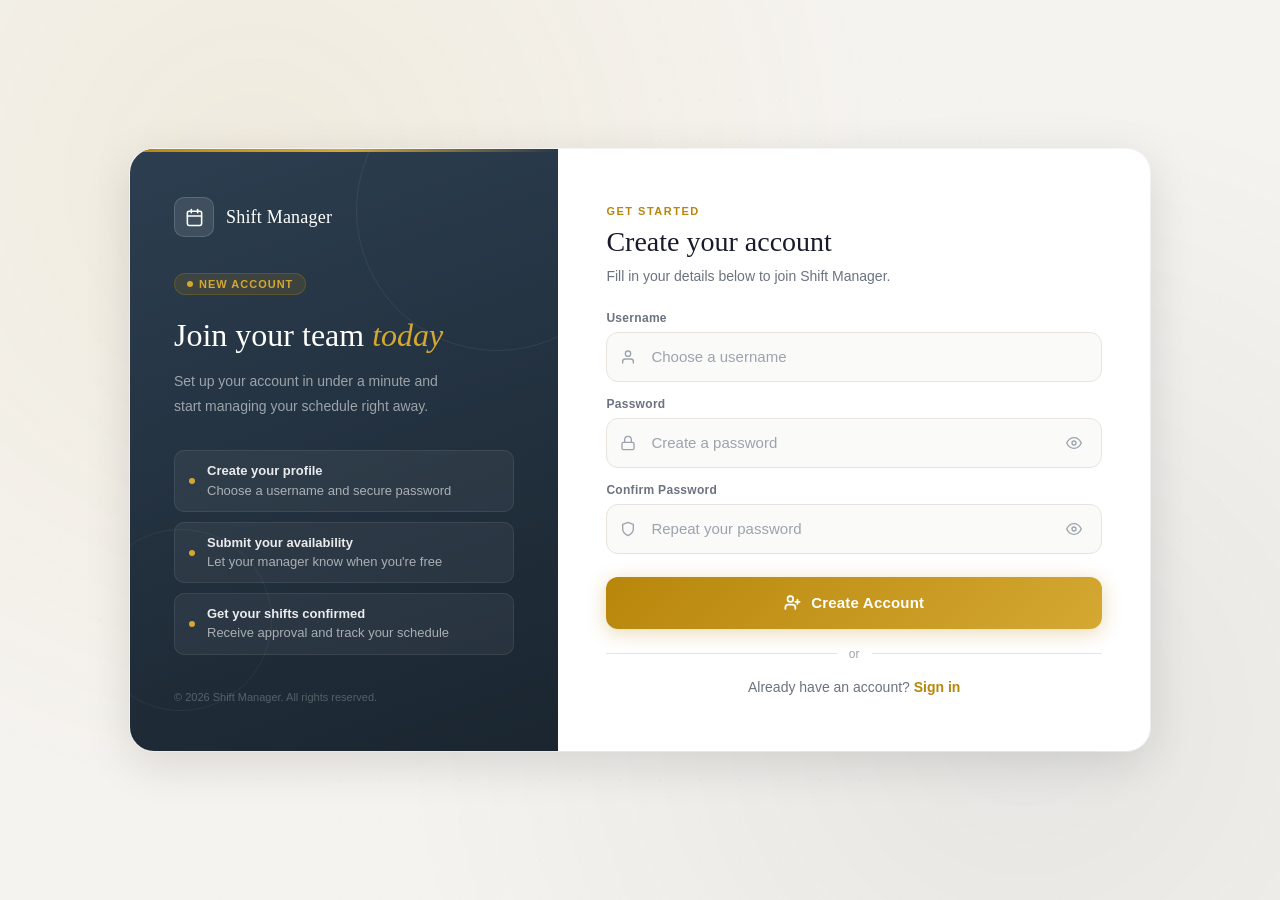
==== commit 51988672: "update register page" ====
--- a/target/classes/static/index.html
+++ b/target/classes/static/index.html
@@ -418,6 +418,15 @@
 </div><!-- end .main -->
 
 <script>
+/* ── AUTH GUARD ── */
+(function() {
+    const _u = localStorage.getItem("username");
+    const _r = localStorage.getItem("role");
+    if (!_u || !_r) {
+        window.location.href = "register.html";
+    }
+})();
+
 /* ── USER INFO ── */
 const username = localStorage.getItem("username") || "User";
 const role = (localStorage.getItem("role") || "").toLowerCase();
